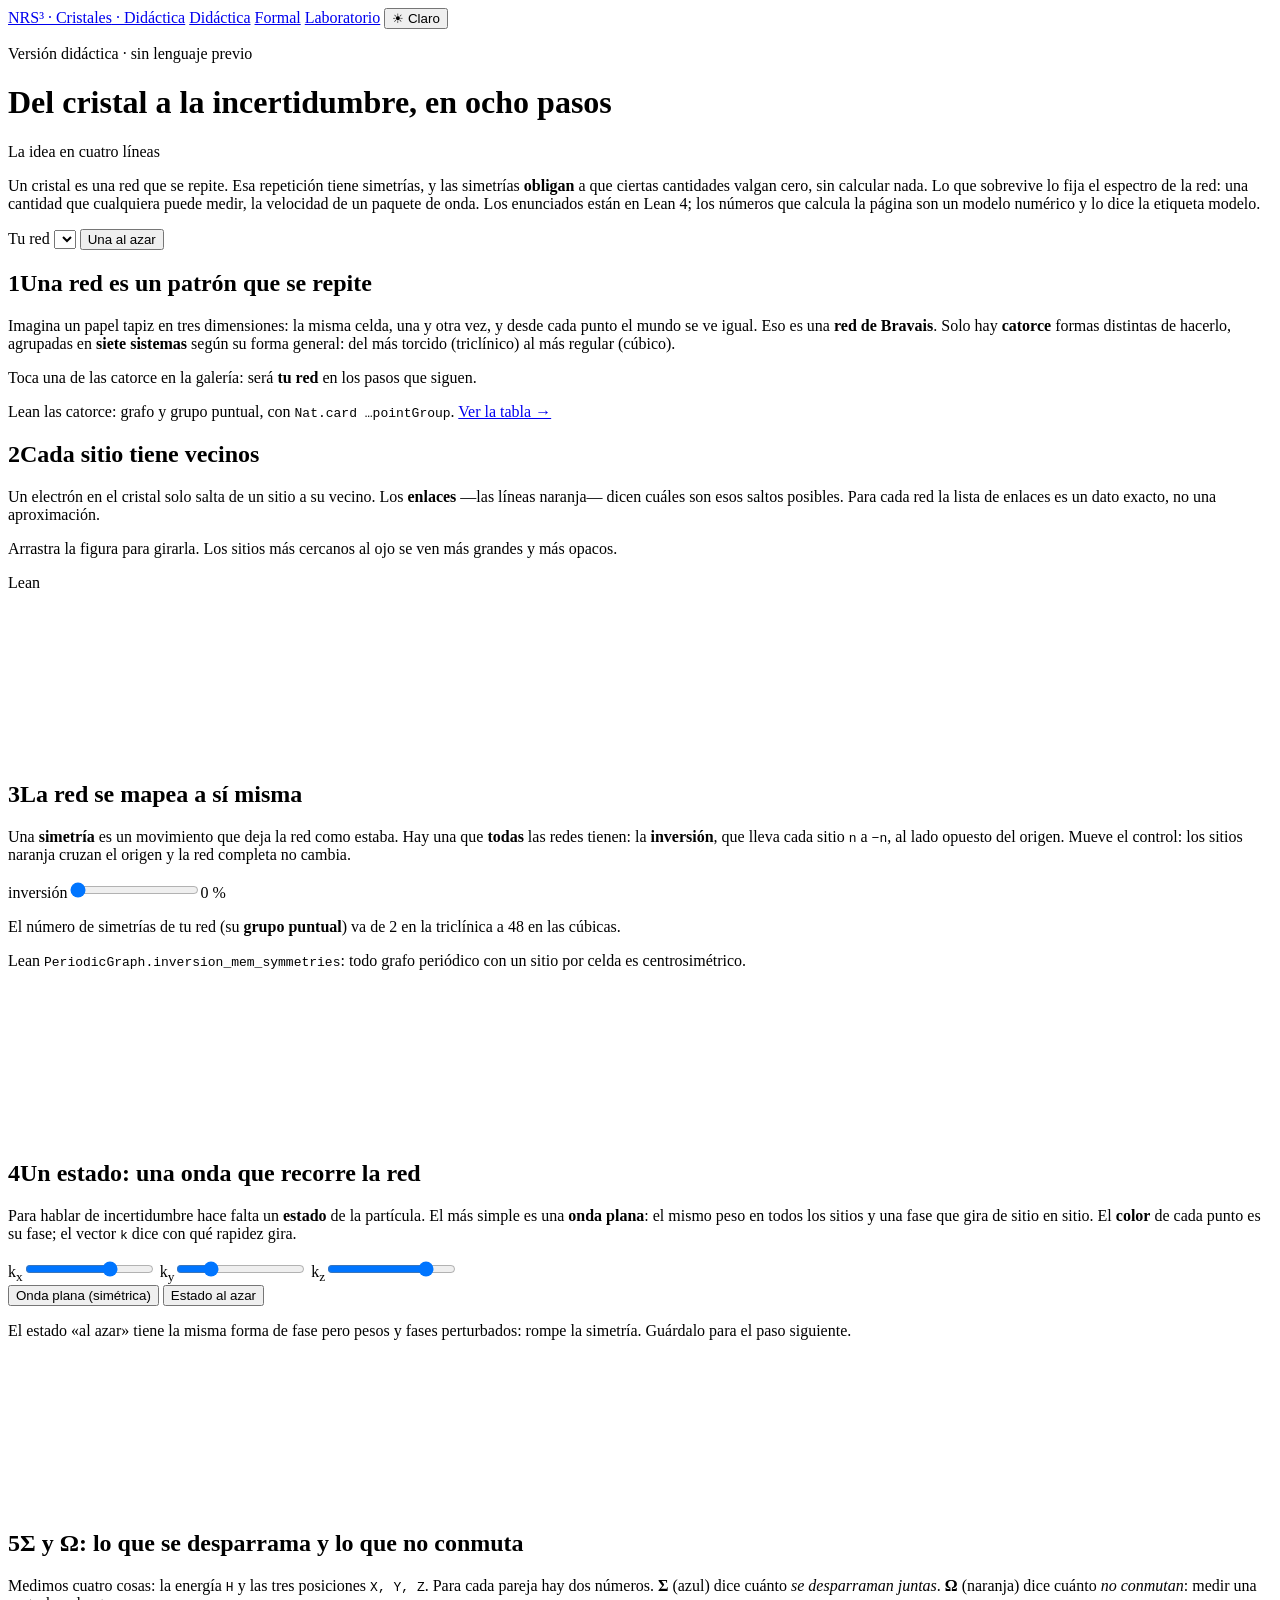
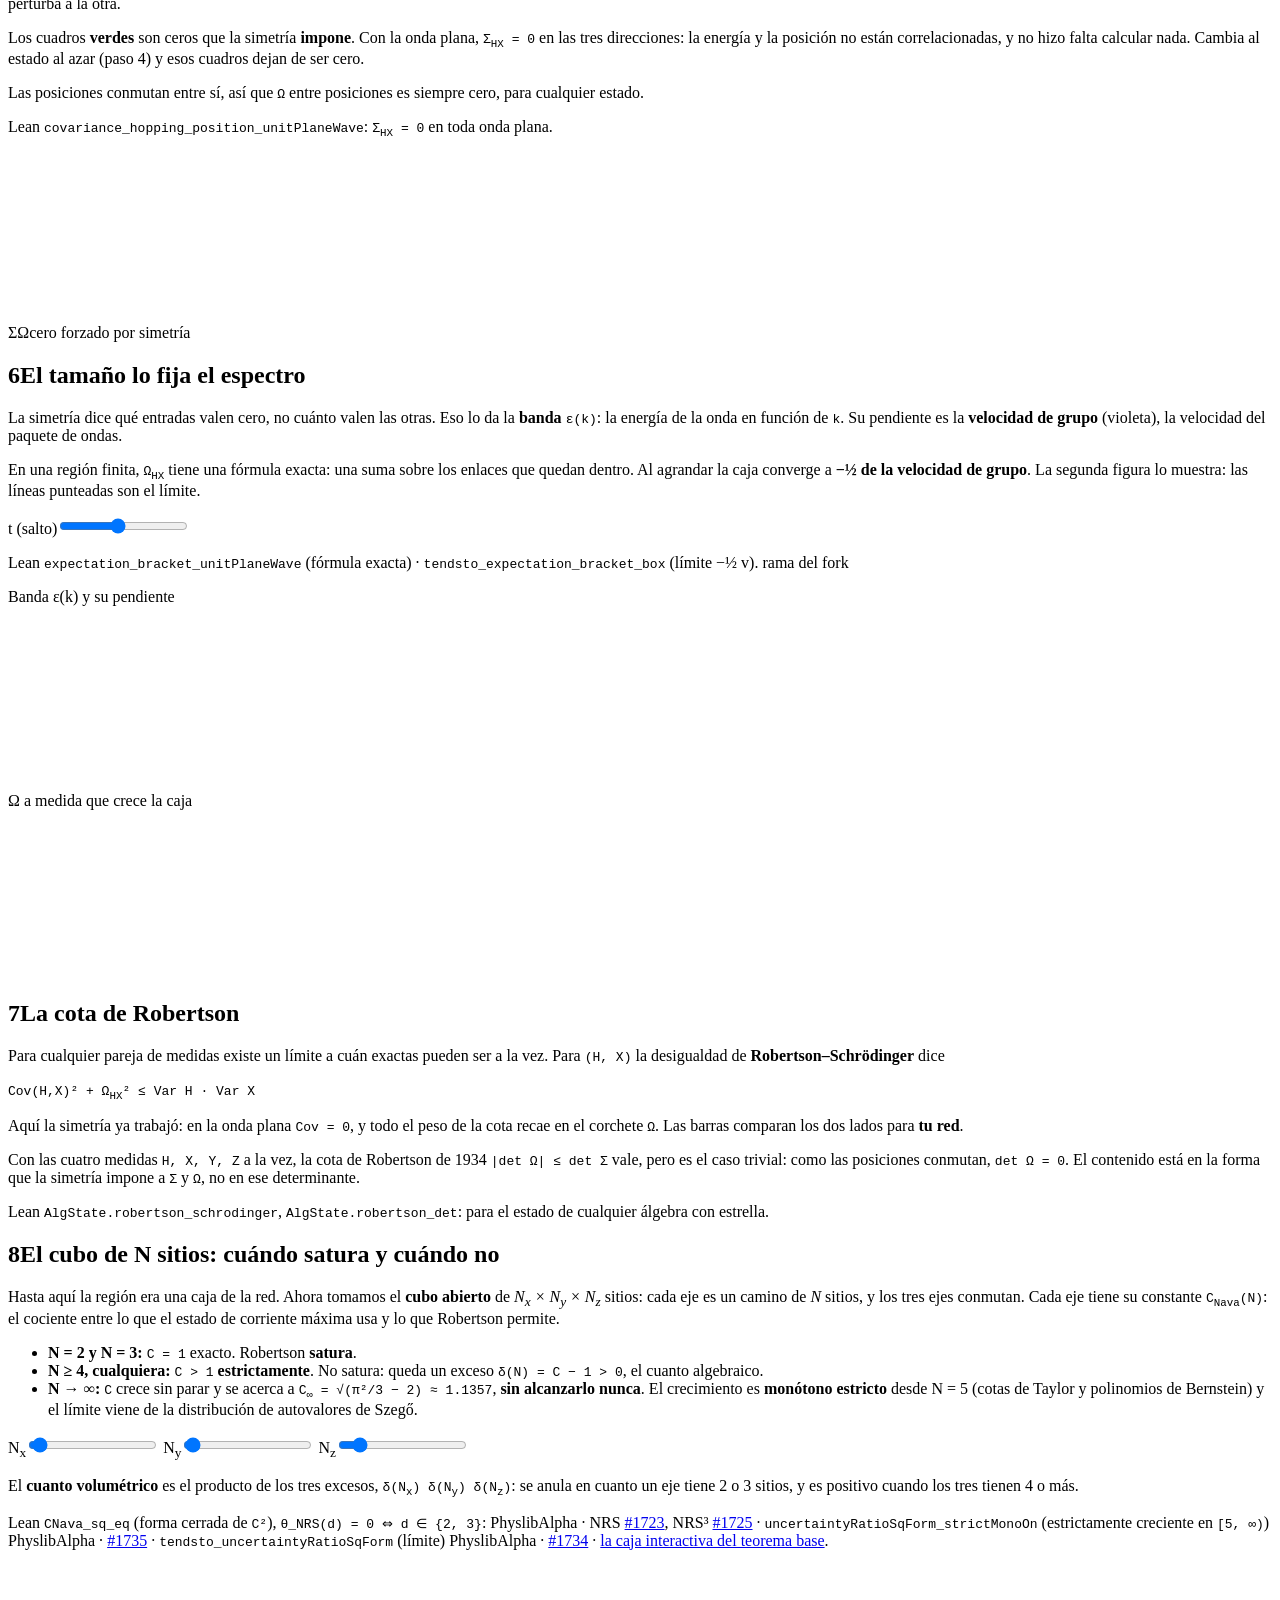
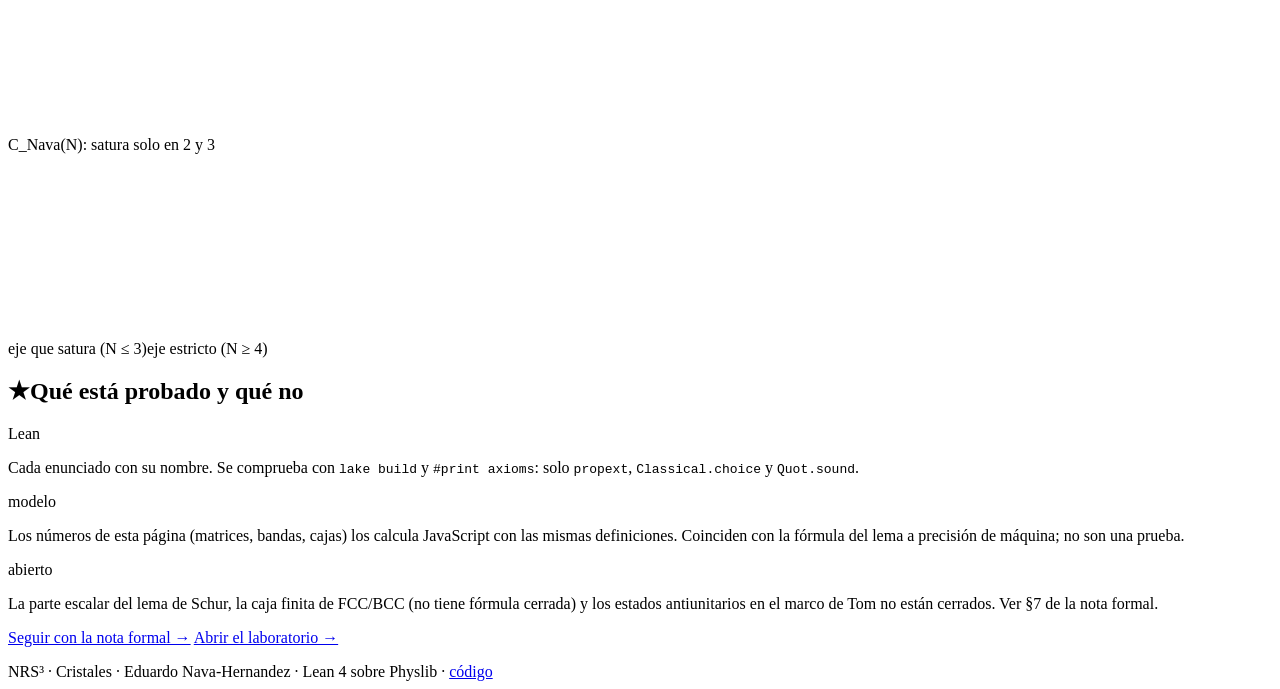
==== docs/didactic/index.html @ 52980559 "Site: landing, didactic (8 steps), formal note with lemma ledger, laboratory Co-Authored-By: Claude " ====
<!doctype html>
<html lang="es">
<head>
<meta charset="utf-8">
<meta name="viewport" content="width=device-width, initial-scale=1">
<title>Versión didáctica — NRS³ · Cristales</title>
<meta name="description" content="Del cristal a la incertidumbre en ocho pasos: una red, sus vecinos, su simetría, un estado, las matrices Σ y Ω, la banda y la cota de Robertson y el cubo de N sitios. Con figuras que se mueven.">
<link rel="icon" href="../media/favicon.svg" type="image/svg+xml">
<meta property="og:type" content="article">
<meta property="og:site_name" content="NRS³ · Cristales">
<meta property="og:title" content="Del cristal a la incertidumbre, en ocho pasos">
<meta property="og:description" content="La simetría de la red pone ceros donde debe; el espectro da el tamaño de lo que queda.">
<meta property="og:url" content="https://naype888-cloud.github.io/nrs3-cristales/didactic/">
<meta property="og:image" content="https://naype888-cloud.github.io/nrs3-cristales/media/og.png">
<script src="../shared/js/theme.js?v=20261027" data-toggle></script>
<link rel="stylesheet" href="../shared/css/page.css?v=20261027">
<link rel="stylesheet" href="../shared/css/crystal.css?v=20261027">
</head>
<body>
<main class="wide">
  <nav class="navbar" aria-label="Sitio">
    <a class="brand" href="../">NRS³ · Cristales<span class="sect"> · Didáctica</span></a>
    <a class="pill" href="./" aria-current="page">Didáctica</a>
    <a class="pill" href="../formal/">Formal</a>
    <a class="pill" href="../lab/">Laboratorio</a>
    <button class="pill" id="theme" type="button">☀ Claro</button>
  </nav>

  <p class="series">Versión didáctica · sin lenguaje previo</p>
  <h1>Del cristal a la incertidumbre, en ocho pasos</h1>
  <div class="rule" aria-hidden="true"></div>

  <section class="abstract" aria-label="La idea en cuatro líneas">
    <span class="k">La idea en cuatro líneas</span>
    <p>Un cristal es una red que se repite. Esa repetición tiene simetrías, y las simetrías <b>obligan</b> a que ciertas
    cantidades valgan cero, sin calcular nada. Lo que sobrevive lo fija el espectro de la red: una cantidad que cualquiera
    puede medir, la velocidad de un paquete de onda. Los enunciados están en Lean 4; los números que calcula la página
    son un modelo numérico y lo dice la etiqueta <span class="chip model">modelo</span>.</p>
  </section>

  <!-- la red del lector: la elige aquí y la ve en todos los pasos -->
  <div class="picker" id="picker" role="region" aria-label="Tu red">
    <div class="picker-head">
      <span class="lbl">Tu red</span>
      <select id="latSel" aria-label="Elegir red"></select>
      <button class="pill" id="rand" type="button">Una al azar</button>
    </div>
    <div class="chips" id="chips"></div>
  </div>

  <!-- ============================ PASO 1 ============================ -->
  <section class="step" id="p1">
    <div class="txt">
      <h2><span class="no">1</span>Una red es un patrón que se repite</h2>
      <p>Imagina un papel tapiz en tres dimensiones: la misma celda, una y otra vez, y desde cada punto el mundo se ve
        igual. Eso es una <b>red de Bravais</b>. Solo hay <b>catorce</b> formas distintas de hacerlo, agrupadas en
        <b>siete sistemas</b> según su forma general: del más torcido (triclínico) al más regular (cúbico).</p>
      <p>Toca una de las catorce en la galería: será <b>tu red</b> en los pasos que siguen.</p>
      <p class="lean"><span class="chip lean">Lean</span> las catorce: grafo y grupo puntual, con <code>Nat.card …pointGroup</code>.
        <a href="../formal/#s2">Ver la tabla →</a></p>
    </div>
    <div class="fig">
      <div class="gallery" id="gallery" role="list"></div>
    </div>
  </section>

  <!-- ============================ PASO 2 ============================ -->
  <section class="step" id="p2">
    <div class="txt">
      <h2><span class="no">2</span>Cada sitio tiene vecinos</h2>
      <p>Un electrón en el cristal solo salta de un sitio a su vecino. Los <b>enlaces</b> —las líneas naranja— dicen cuáles
        son esos saltos posibles. Para cada red la lista de enlaces es un dato exacto, no una aproximación.</p>
      <p class="readout" id="r2" aria-live="polite"></p>
      <p>Arrastra la figura para girarla. Los sitios más cercanos al ojo se ven más grandes y más opacos.</p>
      <p class="lean"><span class="chip lean">Lean</span> <code id="l2"></code></p>
    </div>
    <div class="fig">
      <canvas class="cv sq" id="c2" aria-label="La red con el sitio central y sus vecinos"></canvas>
    </div>
  </section>

  <!-- ============================ PASO 3 ============================ -->
  <section class="step" id="p3">
    <div class="txt">
      <h2><span class="no">3</span>La red se mapea a sí misma</h2>
      <p>Una <b>simetría</b> es un movimiento que deja la red como estaba. Hay una que <b>todas</b> las redes tienen: la
        <b>inversión</b>, que lleva cada sitio <code>n</code> a <code>−n</code>, al lado opuesto del origen. Mueve el
        control: los sitios naranja cruzan el origen y la red completa no cambia.</p>
      <label class="slide"><span>inversión</span><input type="range" id="inv" min="0" max="1" step="0.005" value="0" aria-label="Avance de la inversión"><output id="invo">0 %</output></label>
      <p>El número de simetrías de tu red (su <b>grupo puntual</b>) va de 2 en la triclínica a 48 en las cúbicas.</p>
      <p class="readout" id="r3" aria-live="polite"></p>
      <p class="lean"><span class="chip lean">Lean</span> <code>PeriodicGraph.inversion_mem_symmetries</code>: todo grafo periódico con un sitio por celda es centrosimétrico.</p>
    </div>
    <div class="fig">
      <canvas class="cv sq" id="c3" aria-label="La inversión lleva cada sitio a su opuesto y la red no cambia"></canvas>
    </div>
  </section>

  <!-- ============================ PASO 4 ============================ -->
  <section class="step" id="p4">
    <div class="txt">
      <h2><span class="no">4</span>Un estado: una onda que recorre la red</h2>
      <p>Para hablar de incertidumbre hace falta un <b>estado</b> de la partícula. El más simple es una <b>onda plana</b>:
        el mismo peso en todos los sitios y una fase que gira de sitio en sitio. El <b>color</b> de cada punto es su fase;
        el vector <code>k</code> dice con qué rapidez gira.</p>
      <div class="sliders">
        <label class="slide"><span>k<sub>x</sub></span><input type="range" id="kx" min="-1" max="1" step="0.01" value="0.37"><output id="vkx"></output></label>
        <label class="slide"><span>k<sub>y</sub></span><input type="range" id="ky" min="-1" max="1" step="0.01" value="-0.52"><output id="vky"></output></label>
        <label class="slide"><span>k<sub>z</sub></span><input type="range" id="kz" min="-1" max="1" step="0.01" value="0.61"><output id="vkz"></output></label>
      </div>
      <div class="bar">
        <button class="pill" id="onda" type="button" aria-pressed="true">Onda plana (simétrica)</button>
        <button class="pill" id="alea" type="button" aria-pressed="false">Estado al azar</button>
      </div>
      <p>El estado «al azar» tiene la misma forma de fase pero pesos y fases perturbados: rompe la simetría. Guárdalo para el
        paso siguiente.</p>
    </div>
    <div class="fig">
      <canvas class="cv sq" id="c4" aria-label="La red coloreada por la fase del estado"></canvas>
    </div>
  </section>

  <!-- ============================ PASO 5 ============================ -->
  <section class="step" id="p5">
    <div class="txt">
      <h2><span class="no">5</span>Σ y Ω: lo que se desparrama y lo que no conmuta</h2>
      <p>Medimos cuatro cosas: la energía <code>H</code> y las tres posiciones <code>X, Y, Z</code>. Para cada pareja hay
        dos números. <b>Σ</b> (azul) dice cuánto <i>se desparraman juntas</i>. <b>Ω</b> (naranja) dice cuánto
        <i>no conmutan</i>: medir una perturba a la otra.</p>
      <p>Los cuadros <b class="g">verdes</b> son ceros que la simetría <b>impone</b>. Con la onda plana, <code>Σ<sub>HX</sub> = 0</code>
        en las tres direcciones: la energía y la posición no están correlacionadas, y no hizo falta calcular nada. Cambia al
        estado al azar (paso 4) y esos cuadros dejan de ser cero.</p>
      <p>Las posiciones conmutan entre sí, así que <code>Ω</code> entre posiciones es siempre cero, para cualquier estado.</p>
      <p class="readout" id="r5" aria-live="polite"></p>
      <p class="lean"><span class="chip lean">Lean</span> <code>covariance_hopping_position_unitPlaneWave</code>: <code>Σ<sub>HX</sub> = 0</code> en toda onda plana.</p>
    </div>
    <div class="fig">
      <canvas class="cv mats" id="c5" aria-label="Matrices Σ y Ω de H, X, Y, Z"></canvas>
      <p class="legend"><span><i class="sw" style="background:var(--blue)"></i>Σ</span><span><i class="sw" style="background:var(--orange)"></i>Ω</span><span><i class="sw" style="background:var(--green)"></i>cero forzado por simetría</span></p>
    </div>
  </section>

  <!-- ============================ PASO 6 ============================ -->
  <section class="step" id="p6">
    <div class="txt">
      <h2><span class="no">6</span>El tamaño lo fija el espectro</h2>
      <p>La simetría dice qué entradas valen cero, no cuánto valen las otras. Eso lo da la <b>banda</b>
        <code>ε(k)</code>: la energía de la onda en función de <code>k</code>. Su pendiente es la <b>velocidad de grupo</b>
        <span class="v">(violeta)</span>, la velocidad del paquete de ondas.</p>
      <p>En una región finita, <code>Ω<sub>HX</sub></code> tiene una fórmula exacta: una suma sobre los enlaces que quedan
        dentro. Al agrandar la caja converge a <b>−½ de la velocidad de grupo</b>. La segunda figura lo muestra: las líneas
        punteadas son el límite.</p>
      <label class="slide"><span>t (salto)</span><input type="range" id="t" min="0.2" max="2" step="0.05" value="1"><output id="vt"></output></label>
      <p class="readout" id="r6" aria-live="polite"></p>
      <p class="lean"><span class="chip lean">Lean</span> <code>expectation_bracket_unitPlaneWave</code> (fórmula exacta) ·
        <code>tendsto_expectation_bracket_box</code> (límite −½ v).
        <span class="chip fork">rama del fork</span></p>
    </div>
    <div class="fig">
      <p class="panel-label">Banda ε(k) y su pendiente</p>
      <canvas class="cv band" id="c6a" aria-label="La banda ε(k) a lo largo de k con su pendiente"></canvas>
      <p class="panel-label">Ω a medida que crece la caja</p>
      <canvas class="cv band" id="c6b" aria-label="Ω de la caja contra el tamaño de la caja, con su límite"></canvas>
    </div>
  </section>

  <!-- ============================ PASO 7 ============================ -->
  <section class="step" id="p7">
    <div class="txt">
      <h2><span class="no">7</span>La cota de Robertson</h2>
      <p>Para cualquier pareja de medidas existe un límite a cuán exactas pueden ser a la vez. Para <code>(H, X)</code> la
        desigualdad de <b>Robertson–Schrödinger</b> dice</p>
      <p class="eqline"><code>Cov(H,X)² + Ω<sub>HX</sub>² ≤ Var H · Var X</code></p>
      <p>Aquí la simetría ya trabajó: en la onda plana <code>Cov = 0</code>, y todo el peso de la cota recae en el
        corchete <code>Ω</code>. Las barras comparan los dos lados para <b>tu red</b>.</p>
      <p class="readout" id="r7" aria-live="polite"></p>
      <p class="note">Con las cuatro medidas <code>H, X, Y, Z</code> a la vez, la cota de Robertson de 1934
        <code>|det Ω| ≤ det Σ</code> vale, pero es el caso trivial: como las posiciones conmutan, <code>det Ω = 0</code>. El
        contenido está en la forma que la simetría impone a <code>Σ</code> y <code>Ω</code>, no en ese determinante.</p>
      <p class="lean"><span class="chip lean">Lean</span> <code>AlgState.robertson_schrodinger</code>, <code>AlgState.robertson_det</code>:
        para el estado de cualquier álgebra con estrella.</p>
    </div>
    <div class="fig">
      <div class="bars" id="c7" role="img" aria-label="Barras de Robertson–Schrödinger"></div>
    </div>
  </section>

  <!-- ============================ PASO 8 ============================ -->
  <section class="step" id="p8">
    <div class="txt">
      <h2><span class="no">8</span>El cubo de N sitios: cuándo satura y cuándo no</h2>
      <p>Hasta aquí la región era una caja de la red. Ahora tomamos el <b>cubo abierto</b> de <i>N<sub>x</sub> × N<sub>y</sub> × N<sub>z</sub></i> sitios:
        cada eje es un camino de <i>N</i> sitios, y los tres ejes conmutan. Cada eje tiene su constante
        <code>C<sub>Nava</sub>(N)</code>: el cociente entre lo que el estado de corriente máxima usa y lo que Robertson permite.</p>
      <ul>
        <li><b>N = 2 y N = 3:</b> <code>C = 1</code> exacto. Robertson <b class="g">satura</b>.</li>
        <li><b>N ≥ 4, cualquiera:</b> <code>C &gt; 1</code> <b>estrictamente</b>. No satura: queda un exceso <code>δ(N) = C − 1 &gt; 0</code>, el cuanto algebraico.</li>
        <li><b>N → ∞:</b> <code>C</code> crece sin parar y se acerca a <code>C<sub>∞</sub> = √(π²/3 − 2) ≈ 1.1357</code>, <b class="v">sin alcanzarlo nunca</b>. El crecimiento es <b>monótono estricto</b> desde N = 5 (cotas de Taylor y polinomios de Bernstein) y el límite viene de la distribución de autovalores de Szegő.</li>
      </ul>
      <div class="sliders">
        <label class="slide"><span>N<sub>x</sub></span><input type="range" id="nx" min="2" max="60" step="1" value="4"><output id="vnx"></output></label>
        <label class="slide"><span>N<sub>y</sub></span><input type="range" id="ny" min="2" max="60" step="1" value="3"><output id="vny"></output></label>
        <label class="slide"><span>N<sub>z</sub></span><input type="range" id="nz" min="2" max="60" step="1" value="9"><output id="vnz"></output></label>
      </div>
      <p class="readout" id="r8" aria-live="polite"></p>
      <p>El <b>cuanto volumétrico</b> es el producto de los tres excesos, <code>δ(N<sub>x</sub>) δ(N<sub>y</sub>) δ(N<sub>z</sub>)</code>: se anula en cuanto un eje tiene 2 o 3 sitios, y es positivo cuando los tres tienen 4 o más.</p>
      <p class="lean"><span class="chip lean">Lean</span> <code>CNava_sq_eq</code> (forma cerrada de <code>C²</code>), <code>θ_NRS(d) = 0 ⇔ d ∈ {2, 3}</code>:
        <span class="chip alpha">PhyslibAlpha · NRS <a href="https://github.com/leanprover-community/physlib/pull/1723">#1723</a>, NRS³ <a href="https://github.com/leanprover-community/physlib/pull/1725">#1725</a></span>
        · <code>uncertaintyRatioSqForm_strictMonoOn</code> (estrictamente creciente en <code>[5, ∞)</code>) <span class="chip alpha">PhyslibAlpha · <a href="https://github.com/leanprover-community/physlib/pull/1735">#1735</a></span>
        · <code>tendsto_uncertaintyRatioSqForm</code> (límite) <span class="chip alpha">PhyslibAlpha · <a href="https://github.com/leanprover-community/physlib/pull/1734">#1734</a></span>
        · <a href="https://naype888-cloud.github.io/nava-robertson-schrodinger/box.html">la caja interactiva del teorema base</a>.</p>
    </div>
    <div class="fig">
      <canvas class="cv sq" id="c8a" aria-label="El cubo abierto de Nx por Ny por Nz sitios"></canvas>
      <p class="panel-label">C_Nava(N): satura solo en 2 y 3</p>
      <canvas class="cv band" id="c8b" aria-label="C de Nava contra N con su asíntota"></canvas>
      <p class="legend"><span><i class="sw" style="background:var(--green)"></i>eje que satura (N ≤ 3)</span><span><i class="sw" style="background:var(--violet)"></i>eje estricto (N ≥ 4)</span></p>
    </div>
  </section>

  <!-- ============================ QUÉ ESTÁ PROBADO ============================ -->
  <section class="step solo" id="p9">
    <div class="txt wide-txt">
      <h2><span class="no">★</span>Qué está probado y qué no</h2>
      <div class="tri">
        <div><span class="chip lean">Lean</span><p>Cada enunciado con su nombre. Se comprueba con <code>lake build</code> y <code>#print axioms</code>: solo <code>propext</code>, <code>Classical.choice</code> y <code>Quot.sound</code>.</p></div>
        <div><span class="chip model">modelo</span><p>Los números de esta página (matrices, bandas, cajas) los calcula JavaScript con las mismas definiciones. Coinciden con la fórmula del lema a precisión de máquina; no son una prueba.</p></div>
        <div><span class="chip design">abierto</span><p>La parte escalar del lema de Schur, la caja finita de FCC/BCC (no tiene fórmula cerrada) y los estados antiunitarios en el marco de Tom no están cerrados. Ver §7 de la nota formal.</p></div>
      </div>
      <p class="pager"><a href="../formal/">Seguir con la nota formal →</a> <a href="../lab/">Abrir el laboratorio →</a></p>
    </div>
  </section>

  <footer>NRS³ · Cristales · Eduardo Nava-Hernandez · Lean 4 sobre Physlib · <a href="https://github.com/naype888-cloud/nrs3-cristales">código</a></footer>
</main>
<script src="../shared/js/cristales-core.js?v=20261027"></script>
<script src="../shared/js/figures.js?v=20261027"></script>
<script src="didactic.js?v=20261027"></script>
</body>
</html>
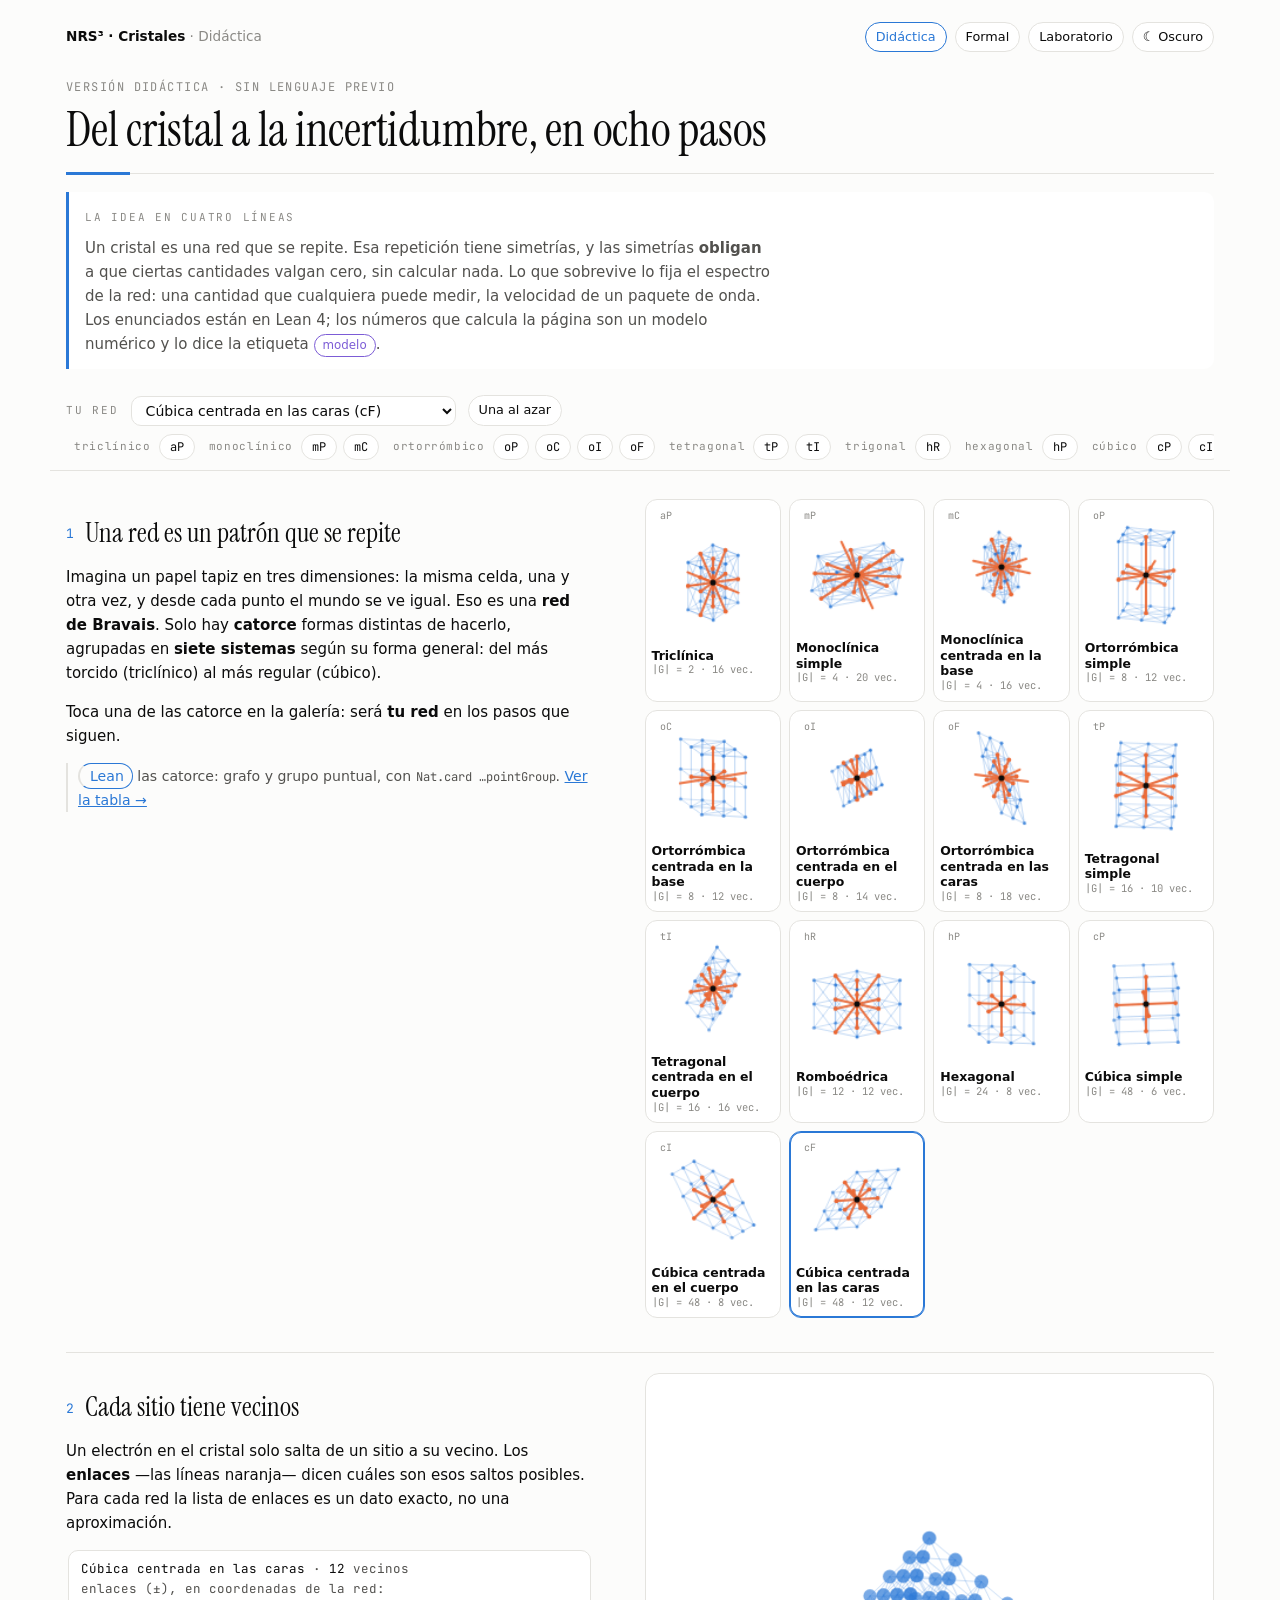
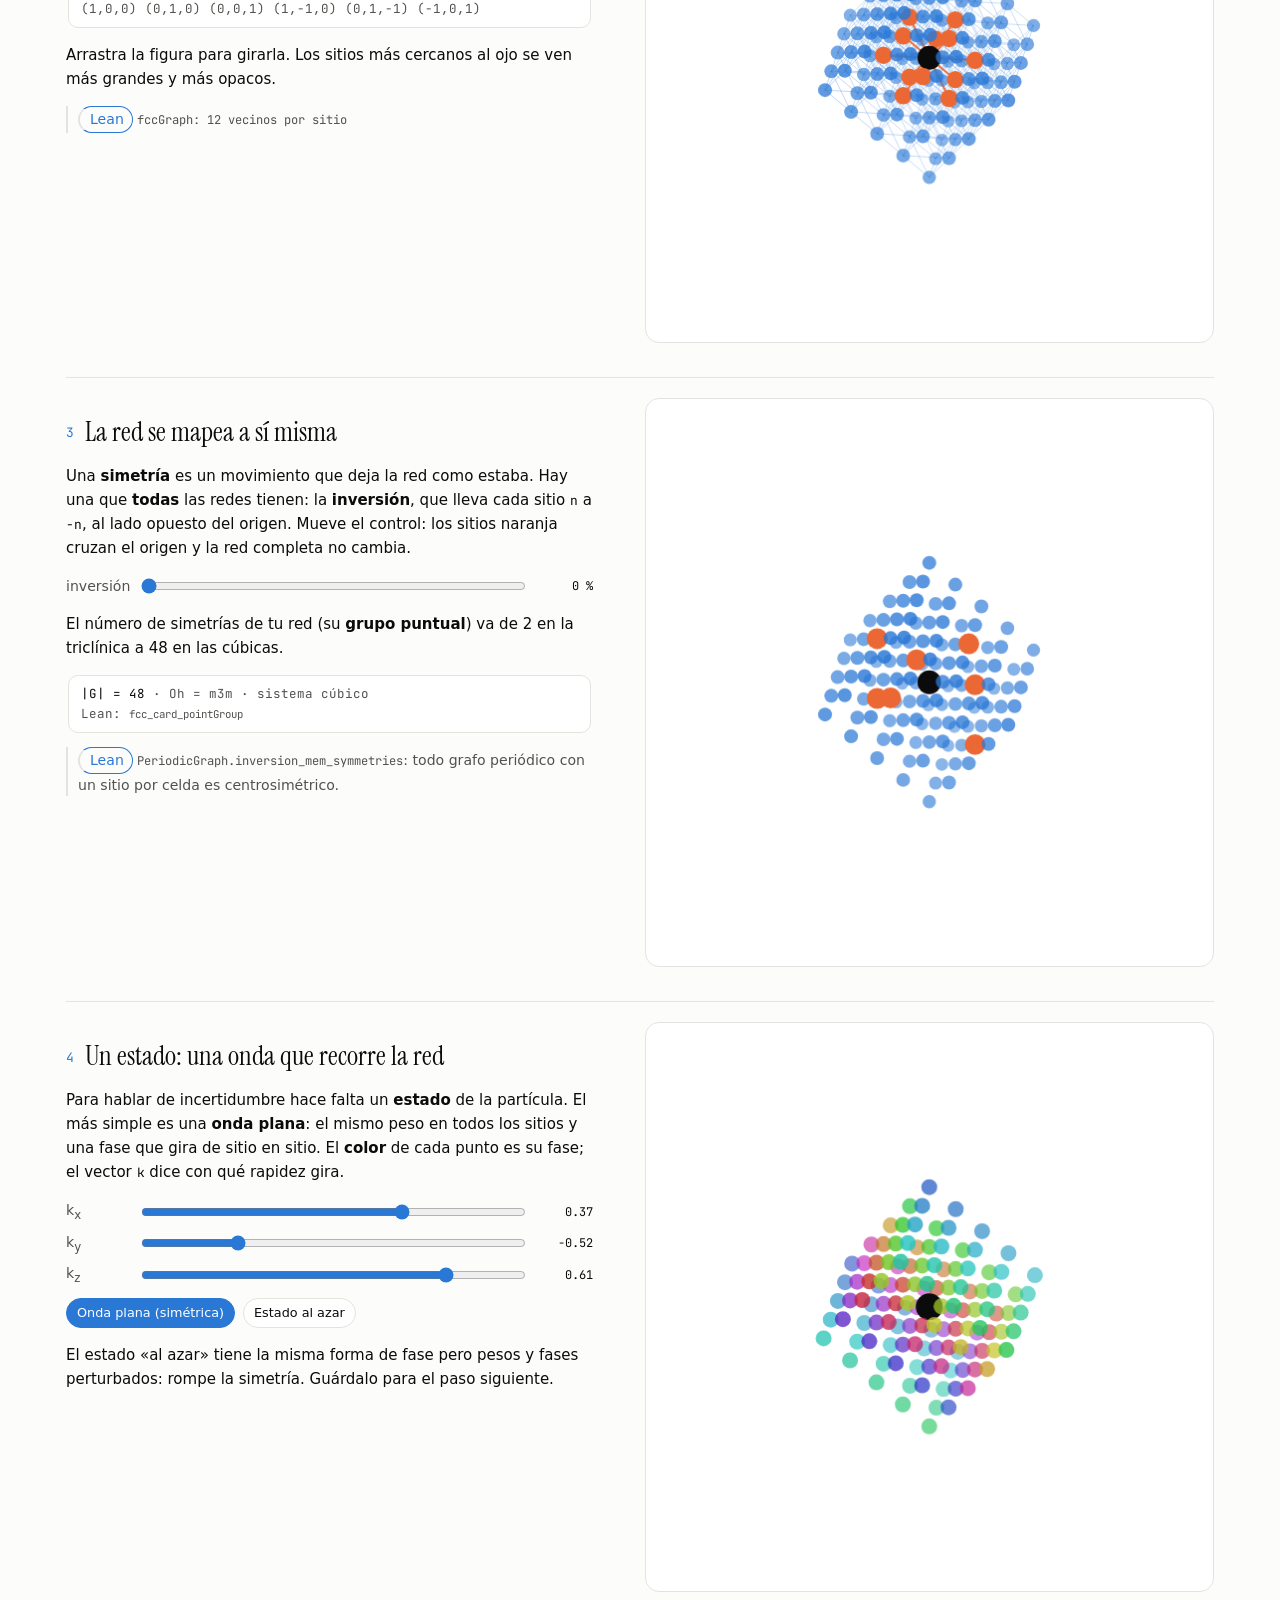
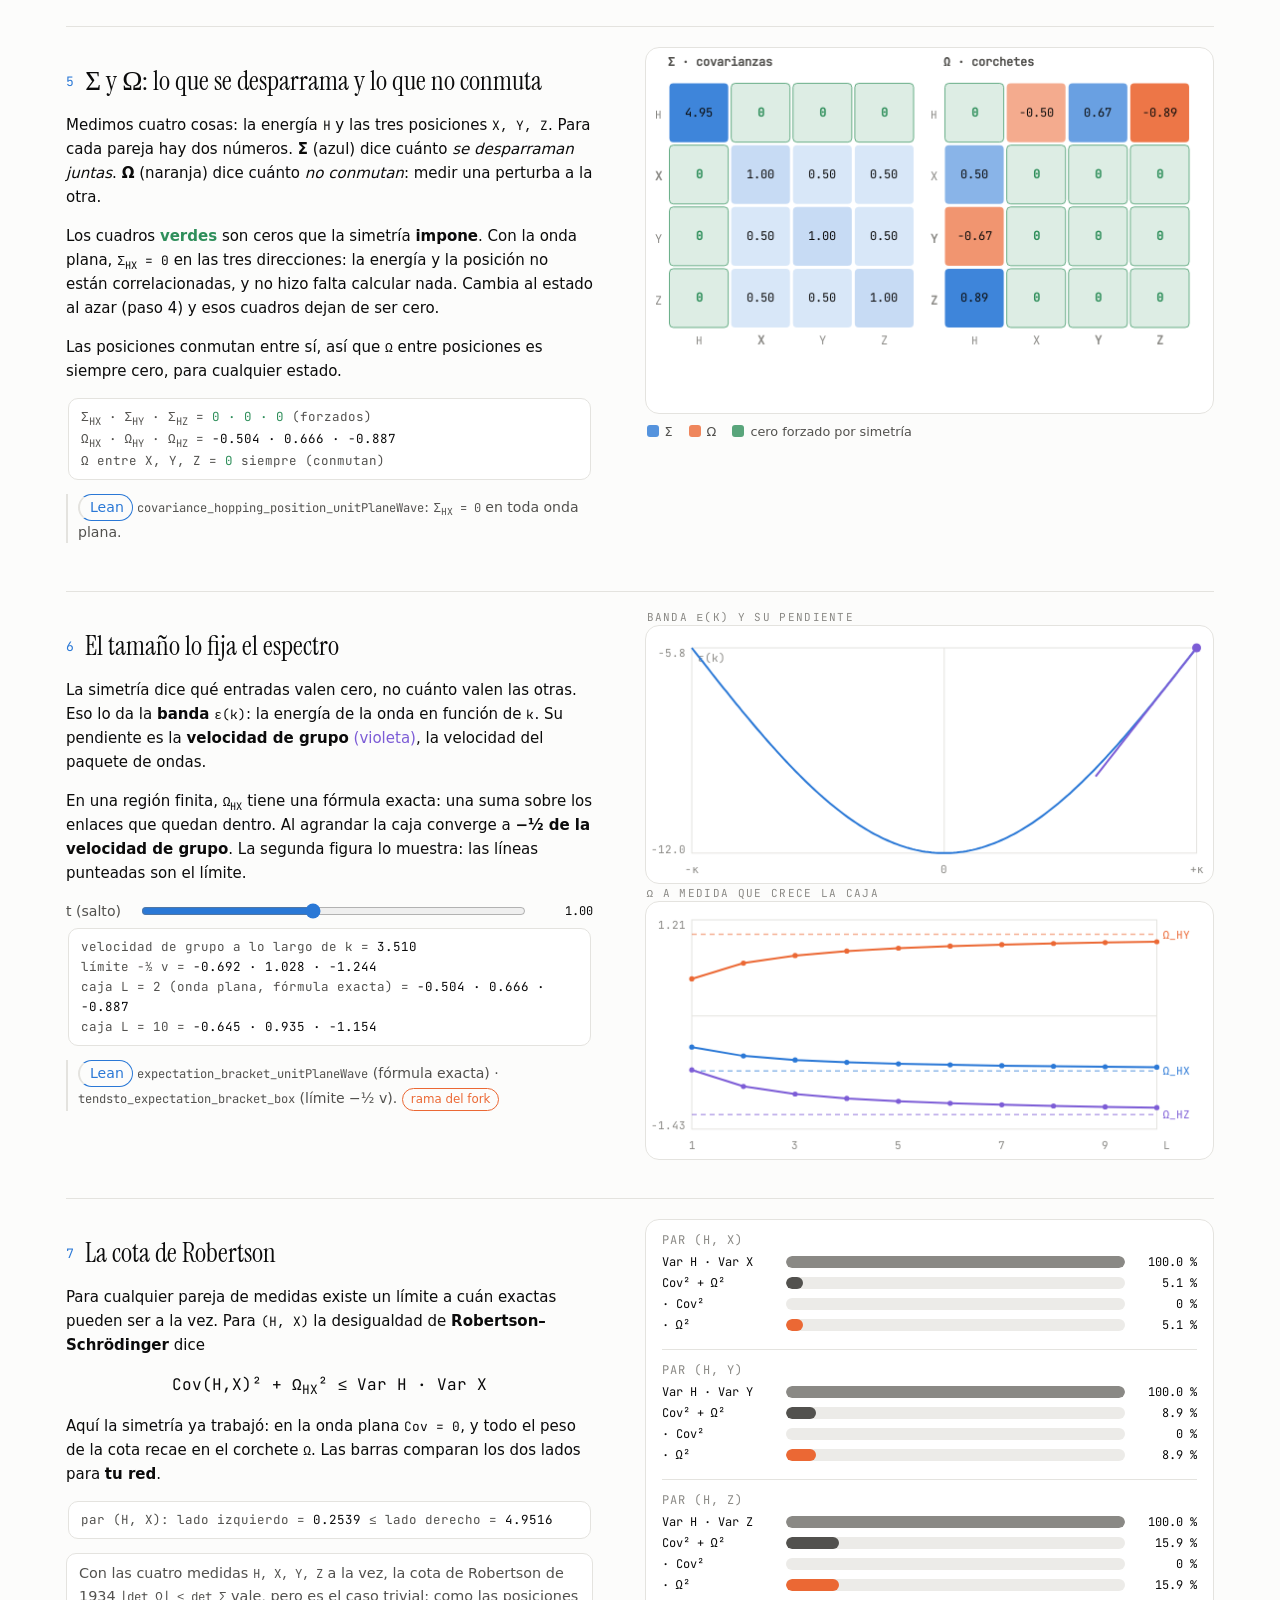
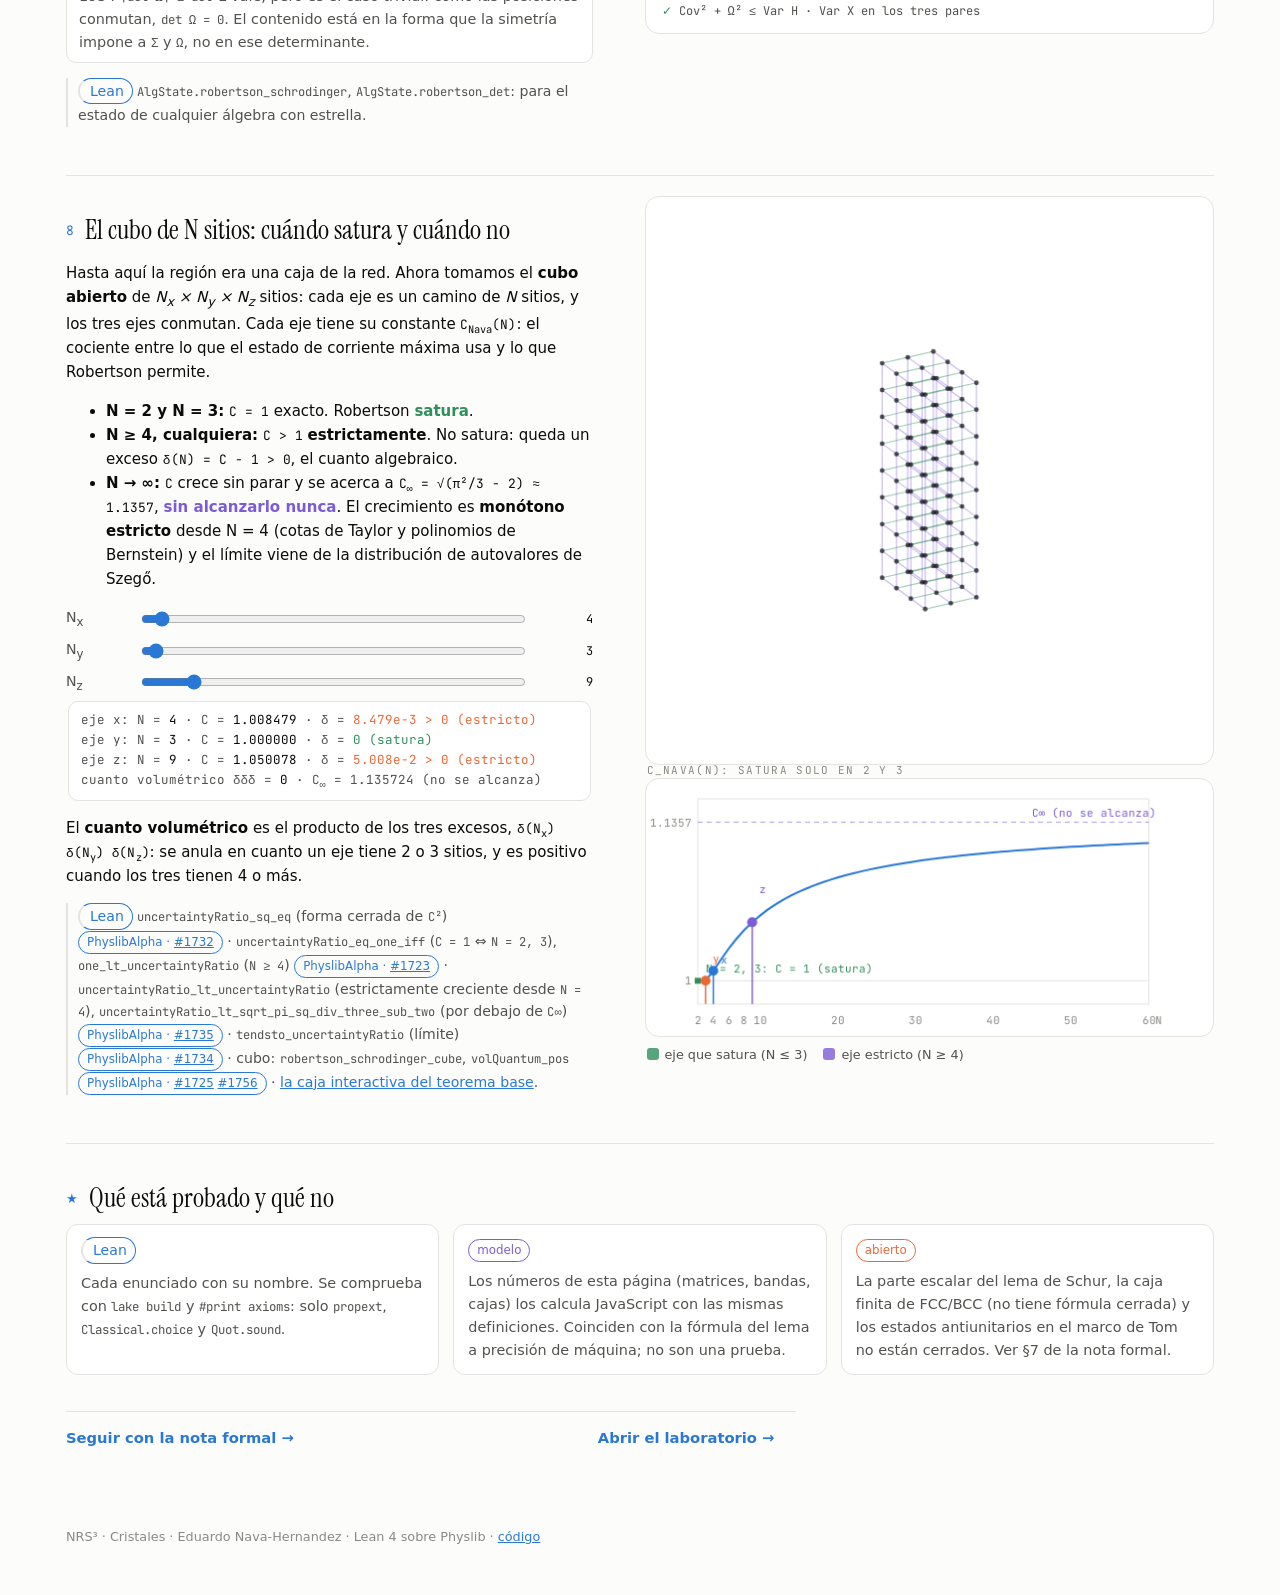
==== commit f8827e69: "site: cite the merged Lean names (uncertaintyRatio_*), monotonicity from N = 4; drop corpus names th" ====
--- a/docs/didactic/index.html
+++ b/docs/didactic/index.html
@@ -195,7 +195,7 @@
       <ul>
         <li><b>N = 2 y N = 3:</b> <code>C = 1</code> exacto. Robertson <b class="g">satura</b>.</li>
         <li><b>N ≥ 4, cualquiera:</b> <code>C &gt; 1</code> <b>estrictamente</b>. No satura: queda un exceso <code>δ(N) = C − 1 &gt; 0</code>, el cuanto algebraico.</li>
-        <li><b>N → ∞:</b> <code>C</code> crece sin parar y se acerca a <code>C<sub>∞</sub> = √(π²/3 − 2) ≈ 1.1357</code>, <b class="v">sin alcanzarlo nunca</b>. El crecimiento es <b>monótono estricto</b> desde N = 5 (cotas de Taylor y polinomios de Bernstein) y el límite viene de la distribución de autovalores de Szegő.</li>
+        <li><b>N → ∞:</b> <code>C</code> crece sin parar y se acerca a <code>C<sub>∞</sub> = √(π²/3 − 2) ≈ 1.1357</code>, <b class="v">sin alcanzarlo nunca</b>. El crecimiento es <b>monótono estricto</b> desde N = 4 (cotas de Taylor y polinomios de Bernstein) y el límite viene de la distribución de autovalores de Szegő.</li>
       </ul>
       <div class="sliders">
         <label class="slide"><span>N<sub>x</sub></span><input type="range" id="nx" min="2" max="60" step="1" value="4"><output id="vnx"></output></label>
@@ -204,11 +204,7 @@
       </div>
       <p class="readout" id="r8" aria-live="polite"></p>
       <p>El <b>cuanto volumétrico</b> es el producto de los tres excesos, <code>δ(N<sub>x</sub>) δ(N<sub>y</sub>) δ(N<sub>z</sub>)</code>: se anula en cuanto un eje tiene 2 o 3 sitios, y es positivo cuando los tres tienen 4 o más.</p>
-      <p class="lean"><span class="chip lean">Lean</span> <code>CNava_sq_eq</code> (forma cerrada de <code>C²</code>), <code>θ_NRS(d) = 0 ⇔ d ∈ {2, 3}</code>:
-        <span class="chip alpha">PhyslibAlpha · NRS <a href="https://github.com/leanprover-community/physlib/pull/1723">#1723</a>, NRS³ <a href="https://github.com/leanprover-community/physlib/pull/1725">#1725</a></span>
-        · <code>uncertaintyRatioSqForm_strictMonoOn</code> (estrictamente creciente en <code>[5, ∞)</code>) <span class="chip alpha">PhyslibAlpha · <a href="https://github.com/leanprover-community/physlib/pull/1735">#1735</a></span>
-        · <code>tendsto_uncertaintyRatioSqForm</code> (límite) <span class="chip alpha">PhyslibAlpha · <a href="https://github.com/leanprover-community/physlib/pull/1734">#1734</a></span>
-        · <a href="https://naype888-cloud.github.io/nava-robertson-schrodinger/box.html">la caja interactiva del teorema base</a>.</p>
+      <p class="lean"><span class="chip lean">Lean</span> <code>uncertaintyRatio_sq_eq</code> (forma cerrada de <code>C²</code>) <span class="chip alpha">PhyslibAlpha · <a href="https://github.com/leanprover-community/physlib/pull/1732">#1732</a></span> · <code>uncertaintyRatio_eq_one_iff</code> (<code>C = 1</code> ⇔ <code>N = 2, 3</code>), <code>one_lt_uncertaintyRatio</code> (<code>N ≥ 4</code>) <span class="chip alpha">PhyslibAlpha · <a href="https://github.com/leanprover-community/physlib/pull/1723">#1723</a></span> · <code>uncertaintyRatio_lt_uncertaintyRatio</code> (estrictamente creciente desde <code>N = 4</code>), <code>uncertaintyRatio_lt_sqrt_pi_sq_div_three_sub_two</code> (por debajo de <code>C∞</code>) <span class="chip alpha">PhyslibAlpha · <a href="https://github.com/leanprover-community/physlib/pull/1735">#1735</a></span> · <code>tendsto_uncertaintyRatio</code> (límite) <span class="chip alpha">PhyslibAlpha · <a href="https://github.com/leanprover-community/physlib/pull/1734">#1734</a></span> · cubo: <code>robertson_schrodinger_cube</code>, <code>volQuantum_pos</code> <span class="chip alpha">PhyslibAlpha · <a href="https://github.com/leanprover-community/physlib/pull/1725">#1725</a> <a href="https://github.com/leanprover-community/physlib/pull/1756">#1756</a></span> · <a href="https://naype888-cloud.github.io/nava-robertson-schrodinger/box.html">la caja interactiva del teorema base</a>.</p>
     </div>
     <div class="fig">
       <canvas class="cv sq" id="c8a" aria-label="El cubo abierto de Nx por Ny por Nz sitios"></canvas>
--- a/docs/shared/css/page.css
+++ b/docs/shared/css/page.css
@@ -0,0 +1,122 @@
+/* Inner pages: the formal note and the evidence. The look of the BACQM-NRS³ atlas:
+   cool white, serif headings for the mathematics, monospace for operators and data. */
+@font-face { font-family: "Instrument Serif"; font-style: normal; font-weight: 400; font-display: swap;
+  src: url("../../media/fonts/instrument-serif-latin-400-normal.woff2") format("woff2"); }
+@font-face { font-family: "Instrument Serif"; font-style: italic; font-weight: 400; font-display: swap;
+  src: url("../../media/fonts/instrument-serif-latin-400-italic.woff2") format("woff2"); }
+@font-face { font-family: "JetBrains Mono"; font-style: normal; font-weight: 400; font-display: swap;
+  src: url("../../media/fonts/jetbrains-mono-latin-400-normal.woff2") format("woff2"); }
+
+:root { --bg: #fcfcfb; --panel: #ffffff; --ink: #0b0b0b; --ink2: #52514e; --muted: #8a8985; --grid: #e4e3df;
+  --blue: #2a78d6; --orange: #eb6834; --green: #2f8f5b; --red: #c0392b; --violet: #7c5cd6;
+  --s1: #9cc3ef; --s2: #5b9be6; --s3: #2a78d6; --s4: #174a8c;
+  --c1: #2a78d6; --c2: #eb6834; --c3: #7c5cd6;
+  --serif: "Instrument Serif", "Iowan Old Style", "Palatino Linotype", Georgia, serif;
+  --mono: "JetBrains Mono", ui-monospace, "SFMono-Regular", Menlo, Consolas, monospace; }
+@media (prefers-color-scheme: dark) { :root:not([data-theme="light"]) { --bg: #111110; --panel: #191918; --ink: #f2f1ee;
+  --ink2: #c4c3bf; --muted: #8a8985; --grid: #2c2b29; --blue: #5b9be6; --orange: #f08a5d; --green: #4fb37d;
+  --red: #e07a6c; --violet: #a48bf0; --s1: #2f5f9e; --s2: #4a86d0; --s3: #7fb2ee; --s4: #b8d6f7;
+  --c1: #3987e5; --c2: #e0602c; --c3: #8b6ee0; } }
+:root[data-theme="dark"] { --bg: #111110; --panel: #191918; --ink: #f2f1ee; --ink2: #c4c3bf; --muted: #8a8985;
+  --grid: #2c2b29; --blue: #5b9be6; --orange: #f08a5d; --green: #4fb37d; --red: #e07a6c; --violet: #a48bf0;
+  --s1: #2f5f9e; --s2: #4a86d0; --s3: #7fb2ee; --s4: #b8d6f7; --c1: #3987e5; --c2: #e0602c; --c3: #8b6ee0; }
+
+* { box-sizing: border-box; }
+body { margin: 0; background: var(--bg); color: var(--ink); font: 15px/1.6 system-ui, -apple-system, "Segoe UI", sans-serif; }
+main { max-width: 920px; margin: 0 auto; padding: 22px 16px 48px; }
+a { color: var(--blue); }
+code { font: .86em/1.4 var(--mono); }
+:focus-visible { outline: 2px solid var(--blue); outline-offset: 2px; }
+
+.navbar { display: flex; flex-wrap: wrap; gap: 8px; align-items: center; margin-bottom: 26px; font-size: .85rem; }
+.navbar .brand { font-weight: 650; color: var(--ink); text-decoration: none; margin-right: auto; }
+.navbar .brand .sect { color: var(--muted); font-weight: 500; }
+.pill { font: inherit; font-size: .8rem; padding: 4px 10px; border-radius: 999px; border: 1px solid var(--grid);
+  background: var(--panel); color: var(--ink); text-decoration: none; cursor: pointer; }
+.pill[aria-current="page"] { border-color: var(--blue); color: var(--blue); }
+
+.series { margin: 0; font: 12px/1.6 var(--mono); letter-spacing: .12em; text-transform: uppercase; color: var(--muted); }
+h1 { font: 400 clamp(2rem, 5vw, 3rem)/1.08 var(--serif); margin: 6px 0 10px; letter-spacing: -.005em; }
+h2 { font: 400 1.7rem/1.2 var(--serif); margin: 40px 0 10px; scroll-margin-top: 16px; }
+h2 .no { font: 13px/1 var(--mono); color: var(--blue); letter-spacing: .1em; margin-right: 10px; vertical-align: .3em; }
+h3 { font-size: .98rem; margin: 22px 0 6px; font-weight: 620; color: var(--ink2); }
+p, li { max-width: 72ch; }
+.lead { color: var(--ink2); font-size: 1.02rem; }
+.rule { height: 1px; background: var(--grid); margin: 18px 0; position: relative; }
+.rule::before { content: ""; position: absolute; left: 0; top: -1px; width: 64px; height: 3px; background: var(--blue); }
+
+.abstract { border-left: 3px solid var(--blue); background: var(--panel); border-radius: 0 10px 10px 0;
+  padding: 12px 16px; margin: 18px 0; }
+.abstract .k { font: 11px/1 var(--mono); letter-spacing: .16em; text-transform: uppercase; color: var(--muted); }
+.abstract p { margin: 8px 0 0; color: var(--ink2); }
+
+math { font-size: 1.08em; }
+math[display="block"] { margin: 14px 0; overflow-x: auto; overflow-y: hidden; padding: 4px 0; }
+.eq { display: grid; grid-template-columns: 1fr auto; align-items: center; gap: 12px; }
+.eq .tag { font: 12px/1 var(--mono); color: var(--muted); }
+
+.prop { background: var(--panel); border: 1px solid var(--grid); border-left: 3px solid var(--green);
+  border-radius: 10px; padding: 10px 14px; margin: 14px 0; }
+.prop.model { border-left-color: var(--violet); }
+.prop .h { font-weight: 650; }
+.prop .h span { font-weight: 400; color: var(--muted); font-size: .85em; }
+.prop p { margin: 6px 0; }
+
+.tw { overflow-x: auto; border: 1px solid var(--grid); border-radius: 12px; background: var(--panel); margin: 12px 0; }
+table { border-collapse: collapse; width: 100%; font-size: .88rem; font-variant-numeric: tabular-nums; }
+th, td { text-align: left; vertical-align: top; padding: 8px 12px; border-bottom: 1px solid var(--grid); }
+tr:last-child td { border-bottom: 0; }
+th { font-weight: 620; color: var(--ink2); background: color-mix(in srgb, var(--grid) 35%, transparent); }
+td.num, th.num { text-align: right; }
+table.adj td, table.adj th { text-align: center; font-family: var(--mono); padding: 6px 10px; }
+table.adj td:first-child, table.adj th:first-child { text-align: left; }
+table.adj td.on { color: var(--blue); font-weight: 600; }
+table.adj td.off { color: var(--muted); }
+.chip { display: inline-block; font-size: .74rem; padding: 1px 8px; border-radius: 999px; white-space: nowrap;
+  border: 1px solid currentColor; }
+.chip.measured { color: var(--green); } .chip.model { color: var(--violet); }
+.chip.lean { color: var(--blue); } .chip.design { color: var(--orange); }
+.prop.def { border-left-color: var(--blue); }
+.proof { font-size: .93rem; color: var(--ink2); }
+.proof::before { content: "Proof. "; font-style: italic; color: var(--ink); }
+.proof::after { content: " ∎"; color: var(--muted); }
+.panel-label { font: 11px/1 var(--mono); letter-spacing: .12em; text-transform: uppercase; color: var(--muted); margin: 10px 2px 2px; }
+
+.card { background: var(--panel); border: 1px solid var(--grid); border-radius: 12px; padding: 12px; margin: 16px 0; }
+.card .head { display: flex; flex-wrap: wrap; justify-content: space-between; gap: 6px 16px; margin: 0 2px 6px; }
+.card .head h3 { margin: 0; }
+.card .head .src { font-size: .78rem; color: var(--muted); }
+.controls { display: flex; flex-wrap: wrap; gap: 8px 22px; align-items: center; margin: 4px 2px 8px; font-size: .88rem; }
+.controls label { display: flex; align-items: center; gap: 8px; font-variant-numeric: tabular-nums; }
+.controls input[type="range"] { width: 160px; accent-color: var(--blue); }
+.controls output { font-family: var(--mono); min-width: 3.4em; }
+.readout { font: 13px/1.5 var(--mono); color: var(--ink2); margin: 6px 2px 0; }
+.readout b { color: var(--ink); font-weight: 400; }
+.readout .hot { color: var(--orange); }
+.chart { position: relative; }
+.chart svg { display: block; width: 100%; height: auto; overflow: visible; }
+.chart .axis text, .chart .lbl { font: 11px var(--mono); fill: var(--muted); }
+.chart .lbl.ink { fill: var(--ink2); }
+.chart .gridline { stroke: var(--grid); stroke-width: 1; }
+.chart .tip { position: absolute; pointer-events: none; background: var(--panel); border: 1px solid var(--grid);
+  border-radius: 8px; padding: 6px 9px; font: 12px/1.45 var(--mono); color: var(--ink); white-space: nowrap;
+  box-shadow: 0 6px 18px -10px color-mix(in srgb, var(--ink) 50%, transparent); opacity: 0; transition: opacity .12s; }
+.chart .tip.on { opacity: 1; }
+.chart .tip i { display: inline-block; width: 10px; height: 2px; vertical-align: middle; margin-right: 6px; }
+.legend { display: flex; flex-wrap: wrap; gap: 6px 16px; font-size: .8rem; color: var(--ink2); margin: 2px 2px 6px; }
+.legend i { display: inline-block; width: 14px; height: 2px; vertical-align: middle; margin-right: 6px; }
+details.data { margin-top: 6px; font-size: .84rem; }
+details.data summary { cursor: pointer; color: var(--muted); }
+
+.pager { display: flex; justify-content: space-between; gap: 12px; margin-top: 36px; border-top: 1px solid var(--grid);
+  padding-top: 14px; font-size: .92rem; }
+.pager a { text-decoration: none; font-weight: 600; }
+footer { margin-top: 28px; font-size: .8rem; color: var(--muted); }
+
+@media (max-width: 560px) {
+  .navbar .brand .sect { display: none; }
+  .controls input[type="range"] { width: 120px; }
+}
+@media (prefers-reduced-motion: reduce) { * { scroll-behavior: auto !important; transition: none !important; } }
+.pill[aria-pressed="true"] { border-color: var(--blue); color: var(--blue); }
+.runpick { display: flex; flex-wrap: wrap; gap: 6px; margin: 2px 2px 8px; }
--- a/docs/shared/css/crystal.css
+++ b/docs/shared/css/crystal.css
@@ -0,0 +1,120 @@
+/* Crystal pages: didactic and laboratory. Built on page.css; the colour meaning is fixed on every page:
+   blue = structure and Σ · orange = bracket Ω · green = forced zero · violet = group velocity. */
+main.wide { max-width: 1180px; }
+.chip.fork { color: var(--orange); }
+.chip.alpha { color: var(--blue); }
+.chip.phys { color: var(--green); }
+.chip.pr { color: var(--violet); }
+.g { color: var(--green); }
+.v { color: var(--violet); }
+code sub, code sup { font-size: .8em; }
+
+/* the reader's lattice, always at hand */
+.picker { position: sticky; top: 0; z-index: 20; margin: 0 -16px 8px; padding: 8px 16px 8px;
+  background: color-mix(in srgb, var(--bg) 92%, transparent); backdrop-filter: blur(8px);
+  border-bottom: 1px solid var(--grid); }
+.picker-head { display: flex; flex-wrap: wrap; gap: 8px 12px; align-items: center; }
+.picker .lbl { font: 11px/1 var(--mono); letter-spacing: .16em; text-transform: uppercase; color: var(--muted); }
+.picker select { font: inherit; font-size: .88rem; padding: 5px 10px; border-radius: 10px; border: 1px solid var(--grid);
+  background: var(--panel); color: var(--ink); max-width: 100%; }
+.chips { display: flex; gap: 6px; overflow-x: auto; padding: 8px 0 2px; scrollbar-width: thin; }
+.chips .sys { align-self: center; font: 11px/1 var(--mono); color: var(--muted); letter-spacing: .06em; white-space: nowrap; padding: 0 2px 0 8px; }
+.chips button { font: 12px/1 var(--mono); padding: 6px 10px; border-radius: 999px; border: 1px solid var(--grid);
+  background: var(--panel); color: var(--ink); cursor: pointer; white-space: nowrap; transition: border-color .2s, color .2s, background .2s; }
+.chips button:hover { border-color: var(--blue); }
+.chips button[aria-pressed="true"] { border-color: var(--blue); color: #fff; background: var(--blue); }
+@media (max-width: 760px) { .chips { display: none; } }
+
+/* a step: text on the left, figure on the right */
+.step { display: grid; grid-template-columns: minmax(0, 1fr) minmax(0, 1.08fr); gap: 8px clamp(20px, 4vw, 56px);
+  padding: 20px 0 34px; border-bottom: 1px solid var(--grid); align-items: start; scroll-margin-top: 100px; }
+.step:last-of-type { border-bottom: 0; }
+.step h2 { margin-top: 18px; }
+.step .fig { position: sticky; top: 96px; align-self: start; min-width: 0; }
+.step.solo { grid-template-columns: 1fr; }
+.wide-txt p, .wide-txt li { max-width: 78ch; }
+.lean { font-size: .88rem; color: var(--ink2); border-left: 2px solid var(--grid); padding-left: 10px; }
+.lean code { word-break: break-word; }
+.note { font-size: .9rem; color: var(--ink2); background: var(--panel); border: 1px solid var(--grid); border-radius: 10px; padding: 8px 12px; }
+.eqline { text-align: center; font-size: 1.02rem; margin: 6px 0; }
+.eqline code { font-size: .98em; }
+.readout { background: var(--panel); border: 1px solid var(--grid); border-radius: 10px; padding: 8px 12px;
+  font: 12.5px/1.6 var(--mono); color: var(--ink2); }
+.readout b { color: var(--ink); font-weight: 400; }
+.readout .hot { color: var(--orange); }
+.readout .ok { color: var(--green); }
+
+.cv { display: block; width: 100%; background: var(--panel); border: 1px solid var(--grid); border-radius: 14px; touch-action: none; }
+.cv.sq { aspect-ratio: 1 / 1; cursor: grab; max-height: 76vh; }
+.cv.sq:active { cursor: grabbing; }
+.cv.mats { aspect-ratio: 1.55 / 1; }
+.cv.band { aspect-ratio: 2.2 / 1; margin-bottom: 4px; }
+.panel-label { margin-top: 0; }
+
+.slide { display: grid; grid-template-columns: 4.5em minmax(0, 1fr) 4.2em; gap: 10px; align-items: center; margin: 6px 0;
+  font-size: .88rem; font-variant-numeric: tabular-nums; }
+.slide span { color: var(--ink2); }
+.slide input[type="range"] { width: 100%; accent-color: var(--blue); min-width: 0; }
+.slide output { font: 12px var(--mono); color: var(--ink); text-align: right; }
+.sliders { margin: 4px 0; }
+.bar { display: flex; flex-wrap: wrap; gap: 8px; margin: 10px 0 6px; }
+.pill[aria-pressed="true"] { background: var(--blue); border-color: var(--blue); color: #fff; }
+.pill[aria-pressed="false"] { background: var(--panel); }
+
+.legend { display: flex; flex-wrap: wrap; gap: 6px 16px; font-size: .8rem; color: var(--ink2); margin: 8px 2px 0; }
+.legend .sw { display: inline-block; width: 12px; height: 12px; border-radius: 3px; vertical-align: -1px; margin-right: 6px; opacity: .8; }
+
+/* the gallery of the fourteen */
+.gallery { display: grid; grid-template-columns: repeat(auto-fill, minmax(118px, 1fr)); gap: 8px; }
+.card-l { position: relative; text-align: left; font: inherit; color: inherit; cursor: pointer; padding: 6px 6px 8px;
+  background: var(--panel); border: 1px solid var(--grid); border-radius: 12px; transition: border-color .2s, transform .25s, box-shadow .25s; }
+.card-l:hover { border-color: var(--blue); transform: translateY(-2px); }
+.card-l[aria-pressed="true"] { border-color: var(--blue); box-shadow: inset 0 0 0 1px var(--blue); }
+.card-l canvas { display: block; width: 100%; aspect-ratio: 1 / 1; border-radius: 8px; }
+.card-l .n { display: block; font-size: .78rem; line-height: 1.25; margin-top: 4px; font-weight: 600; }
+.card-l .m { display: block; font: 10.5px/1.3 var(--mono); color: var(--muted); }
+.card-l .tag { position: absolute; top: 9px; left: 9px; font: 10px/1 var(--mono); color: var(--muted); background: color-mix(in srgb, var(--panel) 80%, transparent); padding: 2px 5px; border-radius: 6px; }
+
+/* the Robertson bars */
+.bars { background: var(--panel); border: 1px solid var(--grid); border-radius: 14px; padding: 14px 16px; }
+.pairb + .pairb { margin-top: 16px; padding-top: 14px; border-top: 1px solid var(--grid); }
+.pairb h4 { margin: 0 0 8px; font: 12px/1 var(--mono); letter-spacing: .1em; color: var(--muted); text-transform: uppercase; font-weight: 400; }
+.brow { display: grid; grid-template-columns: 9.5em minmax(0, 1fr) 5.2em; gap: 10px; align-items: center; margin: 5px 0; font: 12px var(--mono); }
+.brow .tr { height: 12px; border-radius: 6px; background: color-mix(in srgb, var(--grid) 70%, transparent); overflow: hidden; }
+.brow .fl { height: 100%; border-radius: 6px; transition: width .35s cubic-bezier(.2,.8,.2,1); }
+.brow output { text-align: right; color: var(--ink); }
+.verdict { margin: 10px 0 0; font: 12px var(--mono); color: var(--ink2); }
+.verdict.ok b { color: var(--green); font-weight: 400; }
+
+.tri { display: grid; grid-template-columns: repeat(3, minmax(0, 1fr)); gap: 14px; margin: 10px 0; }
+.tri > div { background: var(--panel); border: 1px solid var(--grid); border-radius: 12px; padding: 12px 14px; }
+.tri p { margin: 8px 0 0; font-size: .9rem; color: var(--ink2); }
+.pager a { margin-right: 22px; }
+
+@media (max-width: 900px) {
+  .step { grid-template-columns: 1fr; }
+  .step .fig { position: static; }
+  .tri { grid-template-columns: 1fr; }
+  .picker { margin: 0 -12px 6px; padding: 6px 12px; }
+  .brow { grid-template-columns: 7.2em minmax(0, 1fr) 4.4em; }
+}
+@media (max-width: 560px) { .slide { grid-template-columns: 3.4em minmax(0, 1fr) 3.8em; } }
+
+/* the laboratory */
+.lab { display: grid; grid-template-columns: minmax(0, 330px) minmax(0, 1fr); gap: 18px; align-items: start; margin-top: 8px; }
+.lab .side { position: sticky; top: 14px; background: var(--panel); border: 1px solid var(--grid); border-radius: 14px; padding: 12px 14px; }
+.lab .side h3 { margin: 12px 0 4px; font: 11px/1 var(--mono); letter-spacing: .14em; text-transform: uppercase; color: var(--muted); font-weight: 400; }
+.lab .side h3:first-child { margin-top: 0; }
+.lab .side select { width: 100%; }
+.lab .main-col { min-width: 0; display: grid; gap: 14px; }
+.lab .two { display: grid; grid-template-columns: 1fr 1fr; gap: 14px; }
+.alert { border: 1.5px solid var(--orange); color: var(--orange); border-radius: 10px; padding: 8px 12px; margin: 8px 0 0;
+  font-size: .86rem; background: color-mix(in srgb, var(--orange) 8%, transparent); }
+.alert[hidden] { display: none; }
+.badges { display: grid; grid-template-columns: repeat(auto-fill, minmax(190px, 1fr)); gap: 8px; }
+.badge { border: 1px solid var(--grid); background: var(--panel); border-radius: 10px; padding: 7px 10px; font: 12.5px/1.4 var(--mono); }
+.badge .k { color: var(--muted); font: 11px/1.3 var(--mono); display: block; margin-bottom: 2px; }
+.badge.ok { border-color: color-mix(in srgb, var(--green) 70%, var(--grid)); }
+.badge.no { border-color: var(--red); }
+.card .cv { border: 0; background: transparent; }
+@media (max-width: 960px) { .lab { grid-template-columns: 1fr; } .lab .side { position: static; } .lab .two { grid-template-columns: 1fr; } }
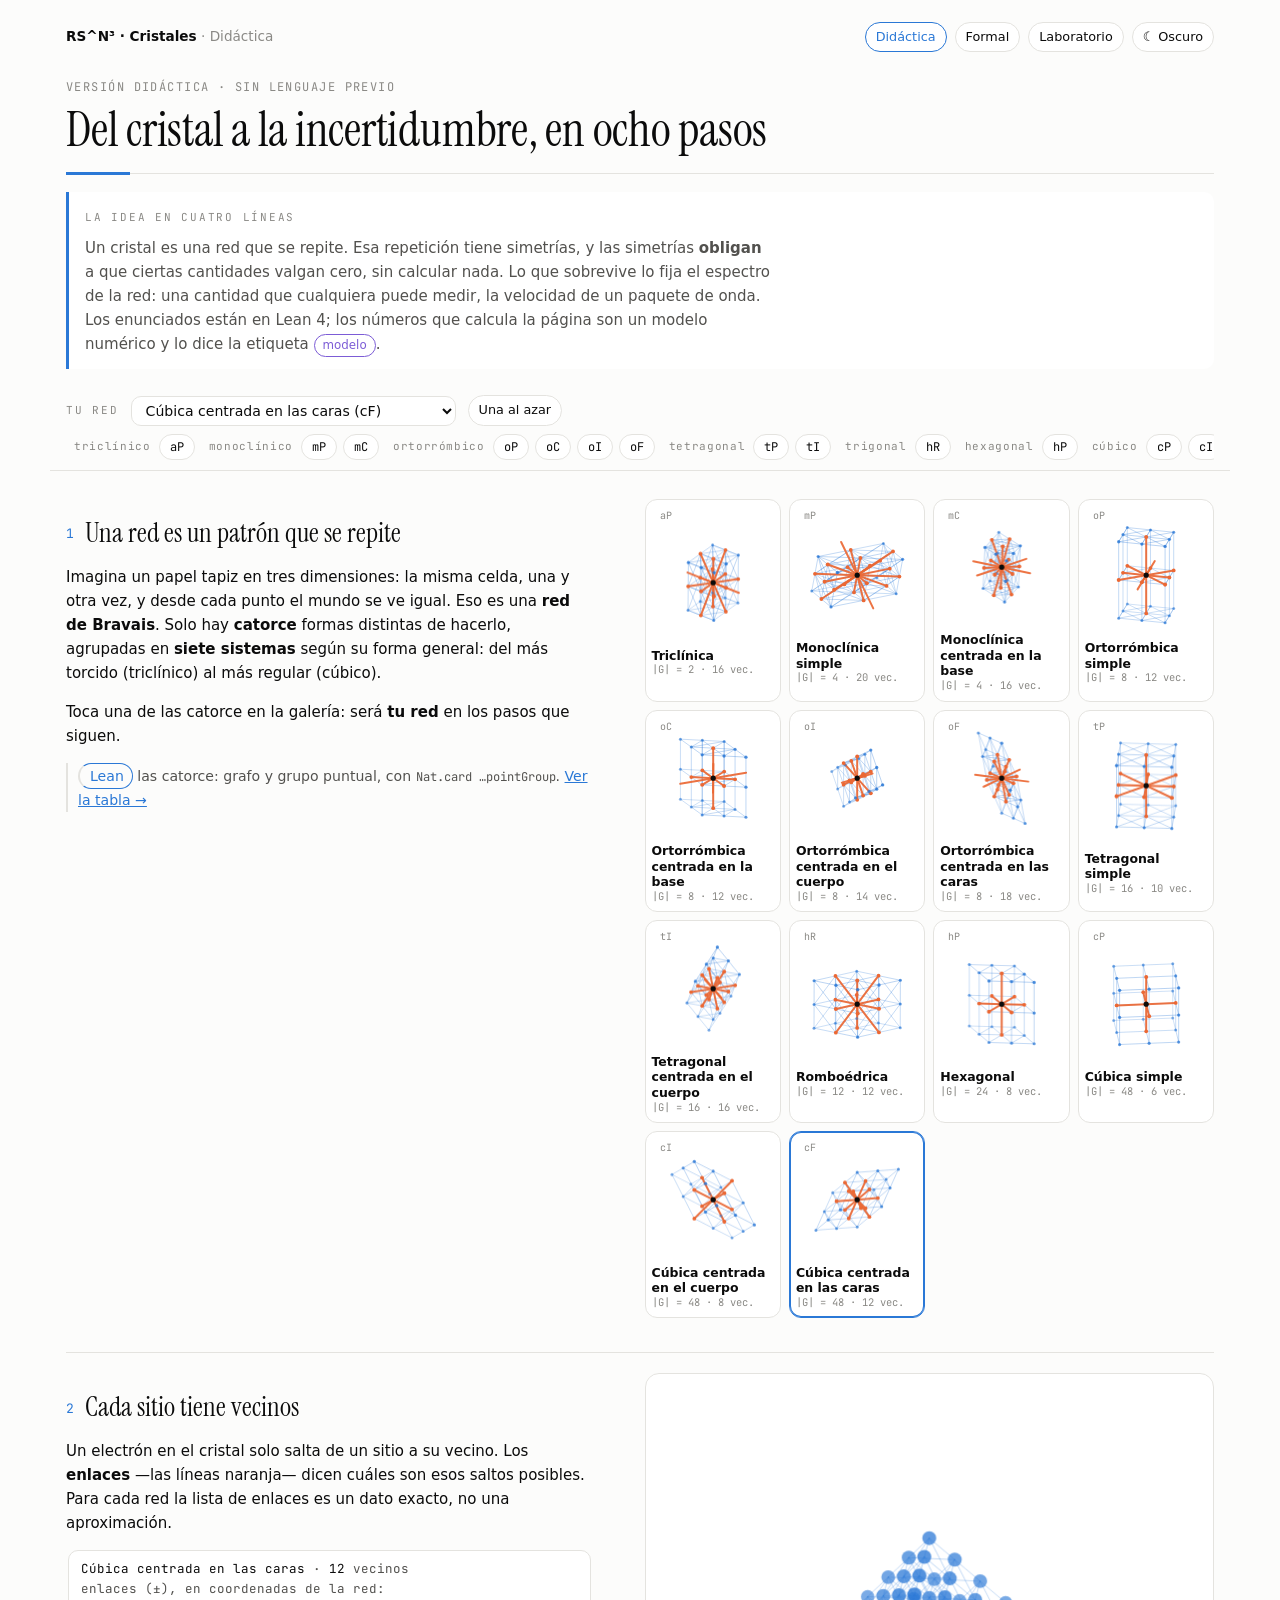
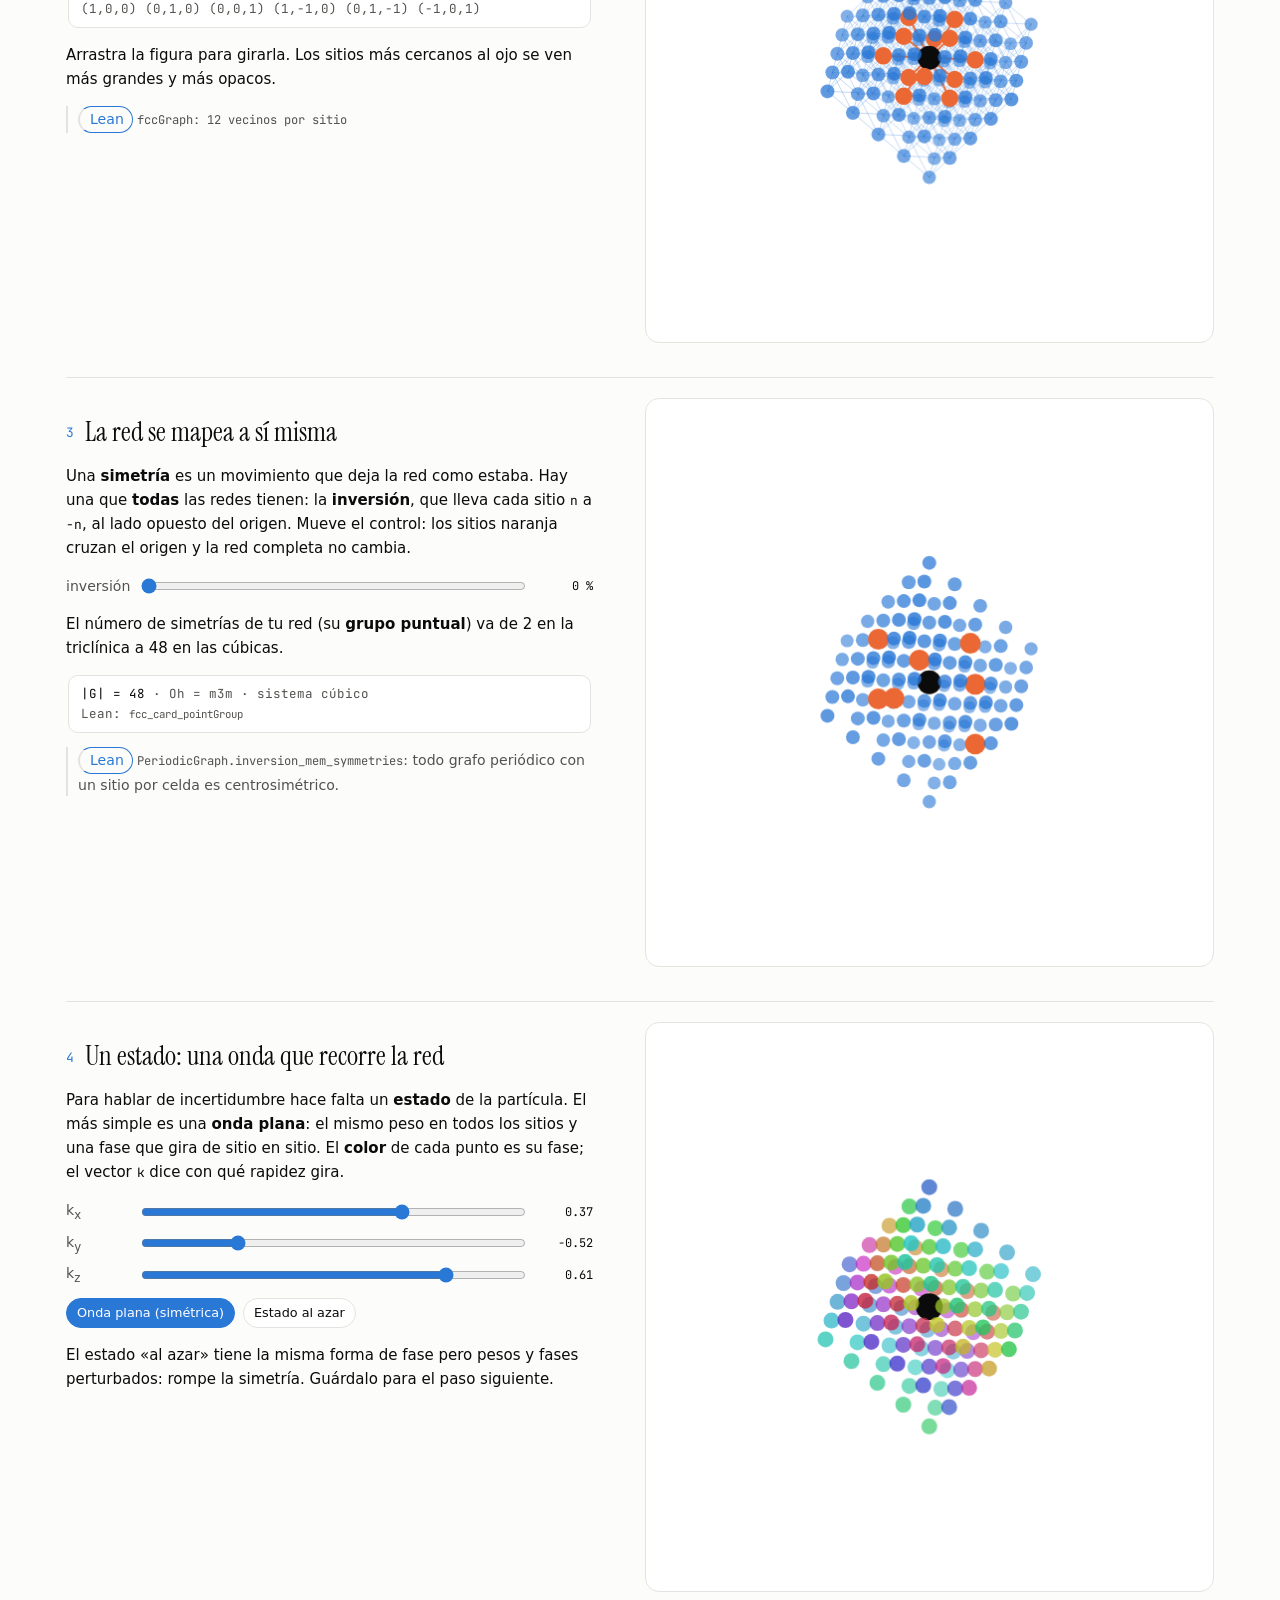
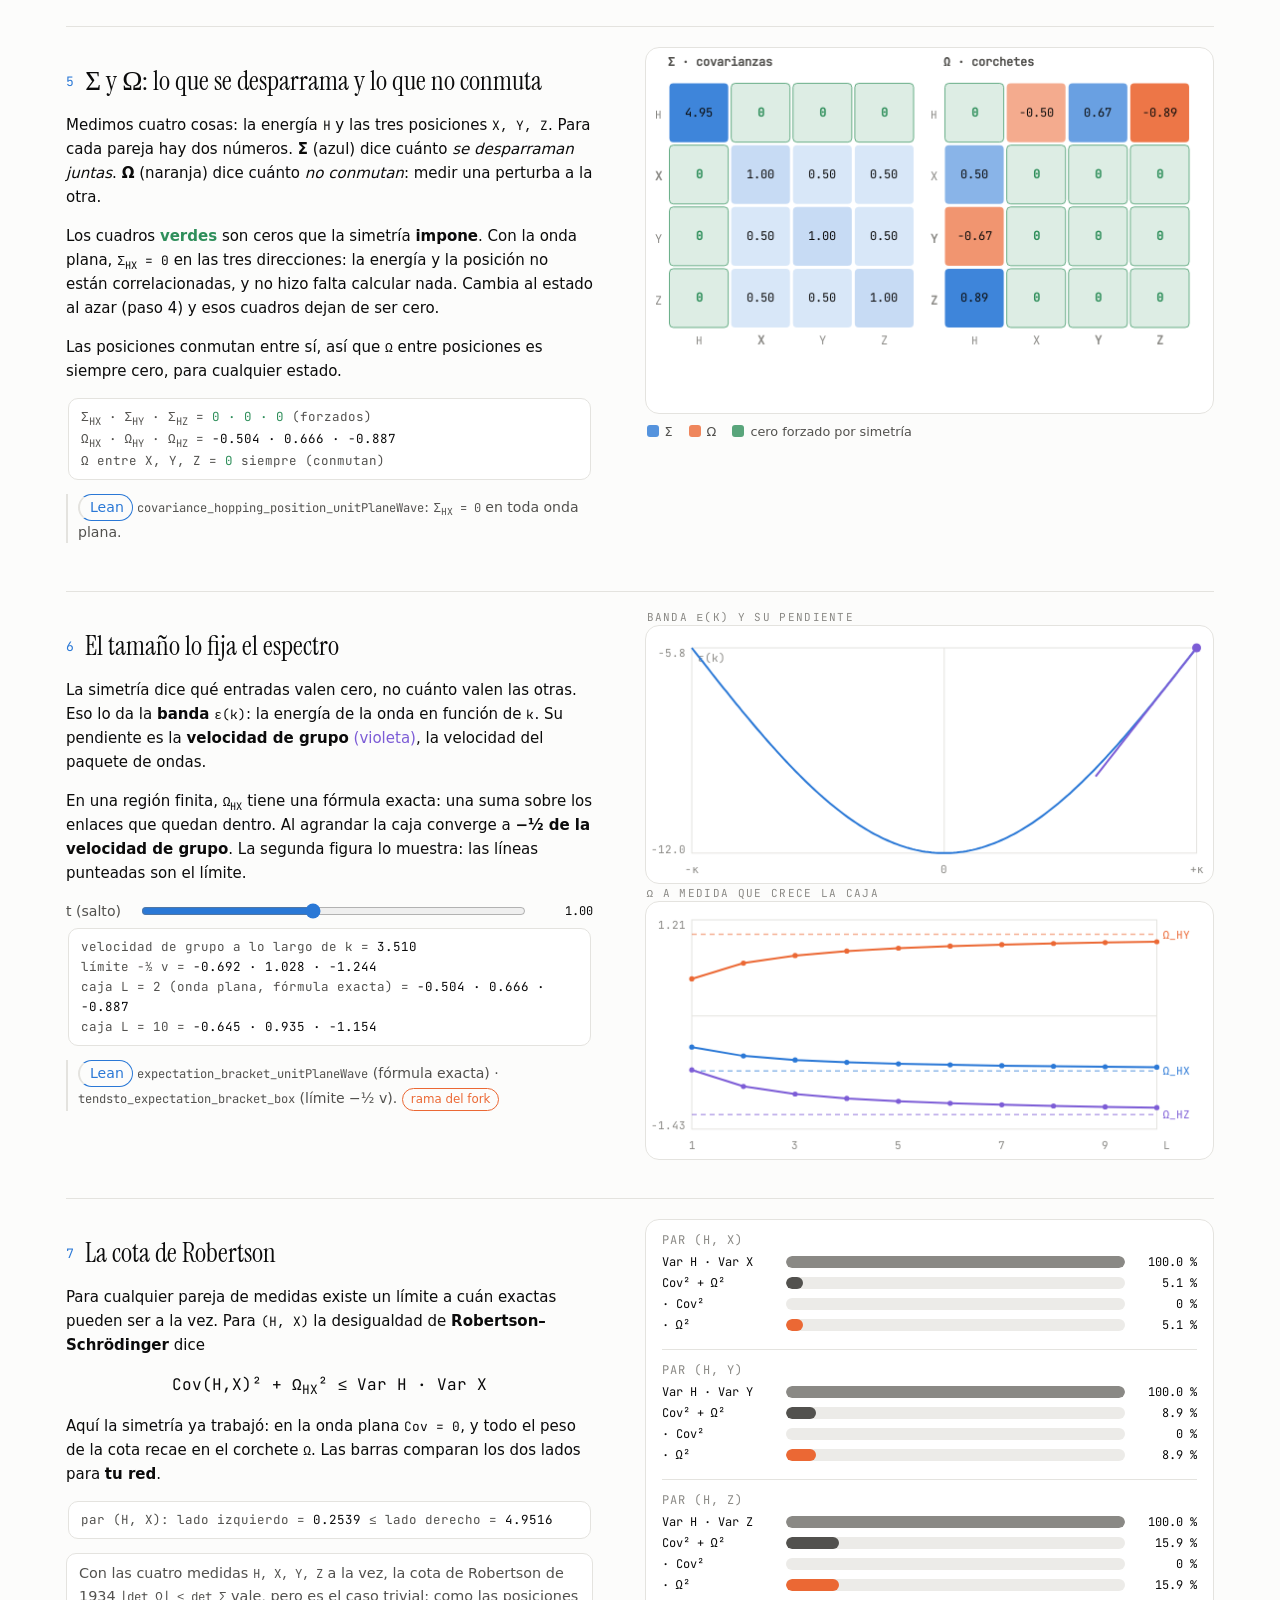
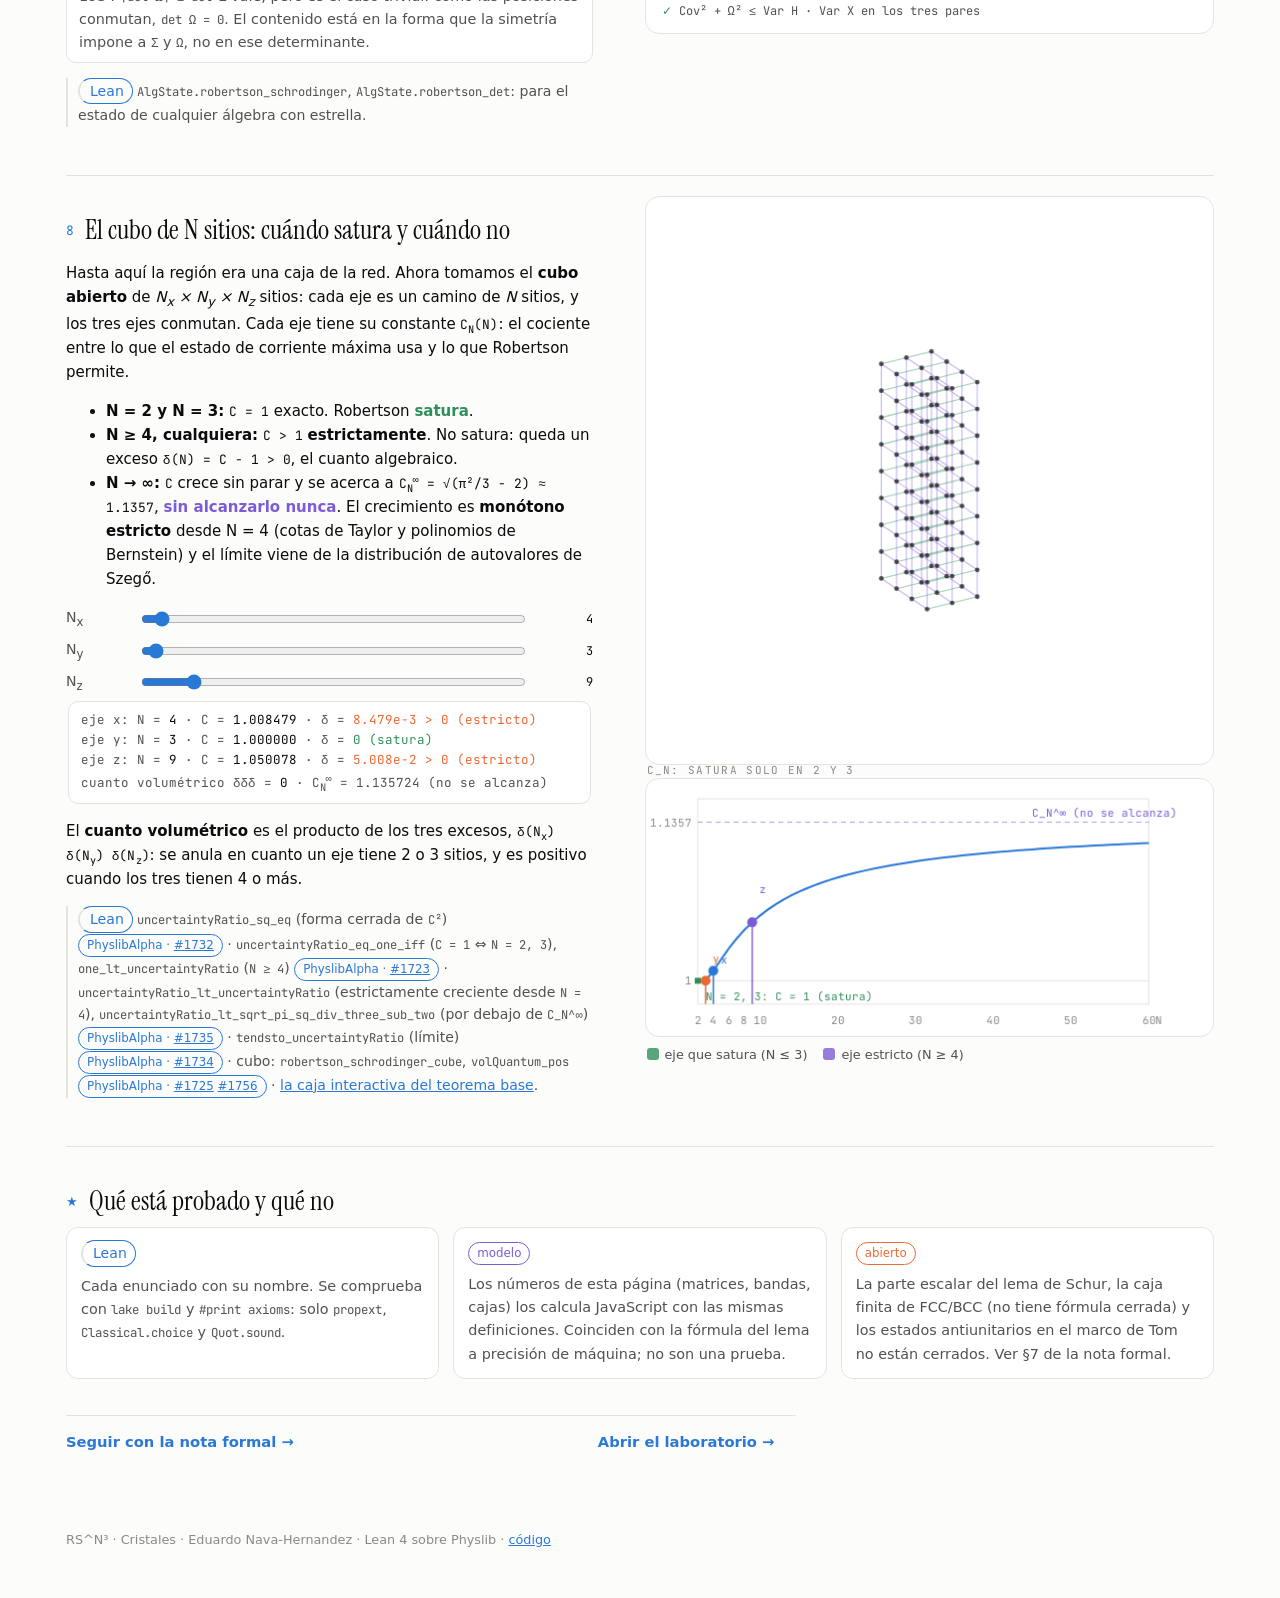
==== commit a49b4d48: "docs: RS^N naming in prose; constants C_N and C_N^∞ Prose, READMEs and pages only: identifiers, impo" ====
--- a/docs/didactic/index.html
+++ b/docs/didactic/index.html
@@ -3,11 +3,11 @@
 <head>
 <meta charset="utf-8">
 <meta name="viewport" content="width=device-width, initial-scale=1">
-<title>Versión didáctica — NRS³ · Cristales</title>
+<title>Versión didáctica — RS^N³ · Cristales</title>
 <meta name="description" content="Del cristal a la incertidumbre en ocho pasos: una red, sus vecinos, su simetría, un estado, las matrices Σ y Ω, la banda y la cota de Robertson y el cubo de N sitios. Con figuras que se mueven.">
 <link rel="icon" href="../media/favicon.svg" type="image/svg+xml">
 <meta property="og:type" content="article">
-<meta property="og:site_name" content="NRS³ · Cristales">
+<meta property="og:site_name" content="RS^N³ · Cristales">
 <meta property="og:title" content="Del cristal a la incertidumbre, en ocho pasos">
 <meta property="og:description" content="La simetría de la red pone ceros donde debe; el espectro da el tamaño de lo que queda.">
 <meta property="og:url" content="https://naype888-cloud.github.io/nrs3-cristales/didactic/">
@@ -19,7 +19,7 @@
 <body>
 <main class="wide">
   <nav class="navbar" aria-label="Sitio">
-    <a class="brand" href="../">NRS³ · Cristales<span class="sect"> · Didáctica</span></a>
+    <a class="brand" href="../">RS^N³ · Cristales<span class="sect"> · Didáctica</span></a>
     <a class="pill" href="./" aria-current="page">Didáctica</a>
     <a class="pill" href="../formal/">Formal</a>
     <a class="pill" href="../lab/">Laboratorio</a>
@@ -191,11 +191,11 @@
       <h2><span class="no">8</span>El cubo de N sitios: cuándo satura y cuándo no</h2>
       <p>Hasta aquí la región era una caja de la red. Ahora tomamos el <b>cubo abierto</b> de <i>N<sub>x</sub> × N<sub>y</sub> × N<sub>z</sub></i> sitios:
         cada eje es un camino de <i>N</i> sitios, y los tres ejes conmutan. Cada eje tiene su constante
-        <code>C<sub>Nava</sub>(N)</code>: el cociente entre lo que el estado de corriente máxima usa y lo que Robertson permite.</p>
+        <code>C<sub>N</sub>(N)</code>: el cociente entre lo que el estado de corriente máxima usa y lo que Robertson permite.</p>
       <ul>
         <li><b>N = 2 y N = 3:</b> <code>C = 1</code> exacto. Robertson <b class="g">satura</b>.</li>
         <li><b>N ≥ 4, cualquiera:</b> <code>C &gt; 1</code> <b>estrictamente</b>. No satura: queda un exceso <code>δ(N) = C − 1 &gt; 0</code>, el cuanto algebraico.</li>
-        <li><b>N → ∞:</b> <code>C</code> crece sin parar y se acerca a <code>C<sub>∞</sub> = √(π²/3 − 2) ≈ 1.1357</code>, <b class="v">sin alcanzarlo nunca</b>. El crecimiento es <b>monótono estricto</b> desde N = 4 (cotas de Taylor y polinomios de Bernstein) y el límite viene de la distribución de autovalores de Szegő.</li>
+        <li><b>N → ∞:</b> <code>C</code> crece sin parar y se acerca a <code>C<sub>N</sub><sup>∞</sup> = √(π²/3 − 2) ≈ 1.1357</code>, <b class="v">sin alcanzarlo nunca</b>. El crecimiento es <b>monótono estricto</b> desde N = 4 (cotas de Taylor y polinomios de Bernstein) y el límite viene de la distribución de autovalores de Szegő.</li>
       </ul>
       <div class="sliders">
         <label class="slide"><span>N<sub>x</sub></span><input type="range" id="nx" min="2" max="60" step="1" value="4"><output id="vnx"></output></label>
@@ -204,11 +204,11 @@
       </div>
       <p class="readout" id="r8" aria-live="polite"></p>
       <p>El <b>cuanto volumétrico</b> es el producto de los tres excesos, <code>δ(N<sub>x</sub>) δ(N<sub>y</sub>) δ(N<sub>z</sub>)</code>: se anula en cuanto un eje tiene 2 o 3 sitios, y es positivo cuando los tres tienen 4 o más.</p>
-      <p class="lean"><span class="chip lean">Lean</span> <code>uncertaintyRatio_sq_eq</code> (forma cerrada de <code>C²</code>) <span class="chip alpha">PhyslibAlpha · <a href="https://github.com/leanprover-community/physlib/pull/1732">#1732</a></span> · <code>uncertaintyRatio_eq_one_iff</code> (<code>C = 1</code> ⇔ <code>N = 2, 3</code>), <code>one_lt_uncertaintyRatio</code> (<code>N ≥ 4</code>) <span class="chip alpha">PhyslibAlpha · <a href="https://github.com/leanprover-community/physlib/pull/1723">#1723</a></span> · <code>uncertaintyRatio_lt_uncertaintyRatio</code> (estrictamente creciente desde <code>N = 4</code>), <code>uncertaintyRatio_lt_sqrt_pi_sq_div_three_sub_two</code> (por debajo de <code>C∞</code>) <span class="chip alpha">PhyslibAlpha · <a href="https://github.com/leanprover-community/physlib/pull/1735">#1735</a></span> · <code>tendsto_uncertaintyRatio</code> (límite) <span class="chip alpha">PhyslibAlpha · <a href="https://github.com/leanprover-community/physlib/pull/1734">#1734</a></span> · cubo: <code>robertson_schrodinger_cube</code>, <code>volQuantum_pos</code> <span class="chip alpha">PhyslibAlpha · <a href="https://github.com/leanprover-community/physlib/pull/1725">#1725</a> <a href="https://github.com/leanprover-community/physlib/pull/1756">#1756</a></span> · <a href="https://naype888-cloud.github.io/nava-robertson-schrodinger/box.html">la caja interactiva del teorema base</a>.</p>
+      <p class="lean"><span class="chip lean">Lean</span> <code>uncertaintyRatio_sq_eq</code> (forma cerrada de <code>C²</code>) <span class="chip alpha">PhyslibAlpha · <a href="https://github.com/leanprover-community/physlib/pull/1732">#1732</a></span> · <code>uncertaintyRatio_eq_one_iff</code> (<code>C = 1</code> ⇔ <code>N = 2, 3</code>), <code>one_lt_uncertaintyRatio</code> (<code>N ≥ 4</code>) <span class="chip alpha">PhyslibAlpha · <a href="https://github.com/leanprover-community/physlib/pull/1723">#1723</a></span> · <code>uncertaintyRatio_lt_uncertaintyRatio</code> (estrictamente creciente desde <code>N = 4</code>), <code>uncertaintyRatio_lt_sqrt_pi_sq_div_three_sub_two</code> (por debajo de <code>C_N^∞</code>) <span class="chip alpha">PhyslibAlpha · <a href="https://github.com/leanprover-community/physlib/pull/1735">#1735</a></span> · <code>tendsto_uncertaintyRatio</code> (límite) <span class="chip alpha">PhyslibAlpha · <a href="https://github.com/leanprover-community/physlib/pull/1734">#1734</a></span> · cubo: <code>robertson_schrodinger_cube</code>, <code>volQuantum_pos</code> <span class="chip alpha">PhyslibAlpha · <a href="https://github.com/leanprover-community/physlib/pull/1725">#1725</a> <a href="https://github.com/leanprover-community/physlib/pull/1756">#1756</a></span> · <a href="https://naype888-cloud.github.io/nava-robertson-schrodinger/box.html">la caja interactiva del teorema base</a>.</p>
     </div>
     <div class="fig">
       <canvas class="cv sq" id="c8a" aria-label="El cubo abierto de Nx por Ny por Nz sitios"></canvas>
-      <p class="panel-label">C_Nava(N): satura solo en 2 y 3</p>
+      <p class="panel-label">C_N: satura solo en 2 y 3</p>
       <canvas class="cv band" id="c8b" aria-label="C de Nava contra N con su asíntota"></canvas>
       <p class="legend"><span><i class="sw" style="background:var(--green)"></i>eje que satura (N ≤ 3)</span><span><i class="sw" style="background:var(--violet)"></i>eje estricto (N ≥ 4)</span></p>
     </div>
@@ -227,7 +227,7 @@
     </div>
   </section>
 
-  <footer>NRS³ · Cristales · Eduardo Nava-Hernandez · Lean 4 sobre Physlib · <a href="https://github.com/naype888-cloud/nrs3-cristales">código</a></footer>
+  <footer>RS^N³ · Cristales · Eduardo Nava-Hernandez · Lean 4 sobre Physlib · <a href="https://github.com/naype888-cloud/nrs3-cristales">código</a></footer>
 </main>
 <script src="../shared/js/cristales-core.js?v=20261027"></script>
 <script src="../shared/js/figures.js?v=20261027"></script>
--- a/docs/shared/css/page.css
+++ b/docs/shared/css/page.css
@@ -1,4 +1,4 @@
-/* Inner pages: the formal note and the evidence. The look of the BACQM-NRS³ atlas:
+/* Inner pages: the formal note and the evidence. The look of the BACQM-RS^N³ atlas:
    cool white, serif headings for the mathematics, monospace for operators and data. */
 @font-face { font-family: "Instrument Serif"; font-style: normal; font-weight: 400; font-display: swap;
   src: url("../../media/fonts/instrument-serif-latin-400-normal.woff2") format("woff2"); }
